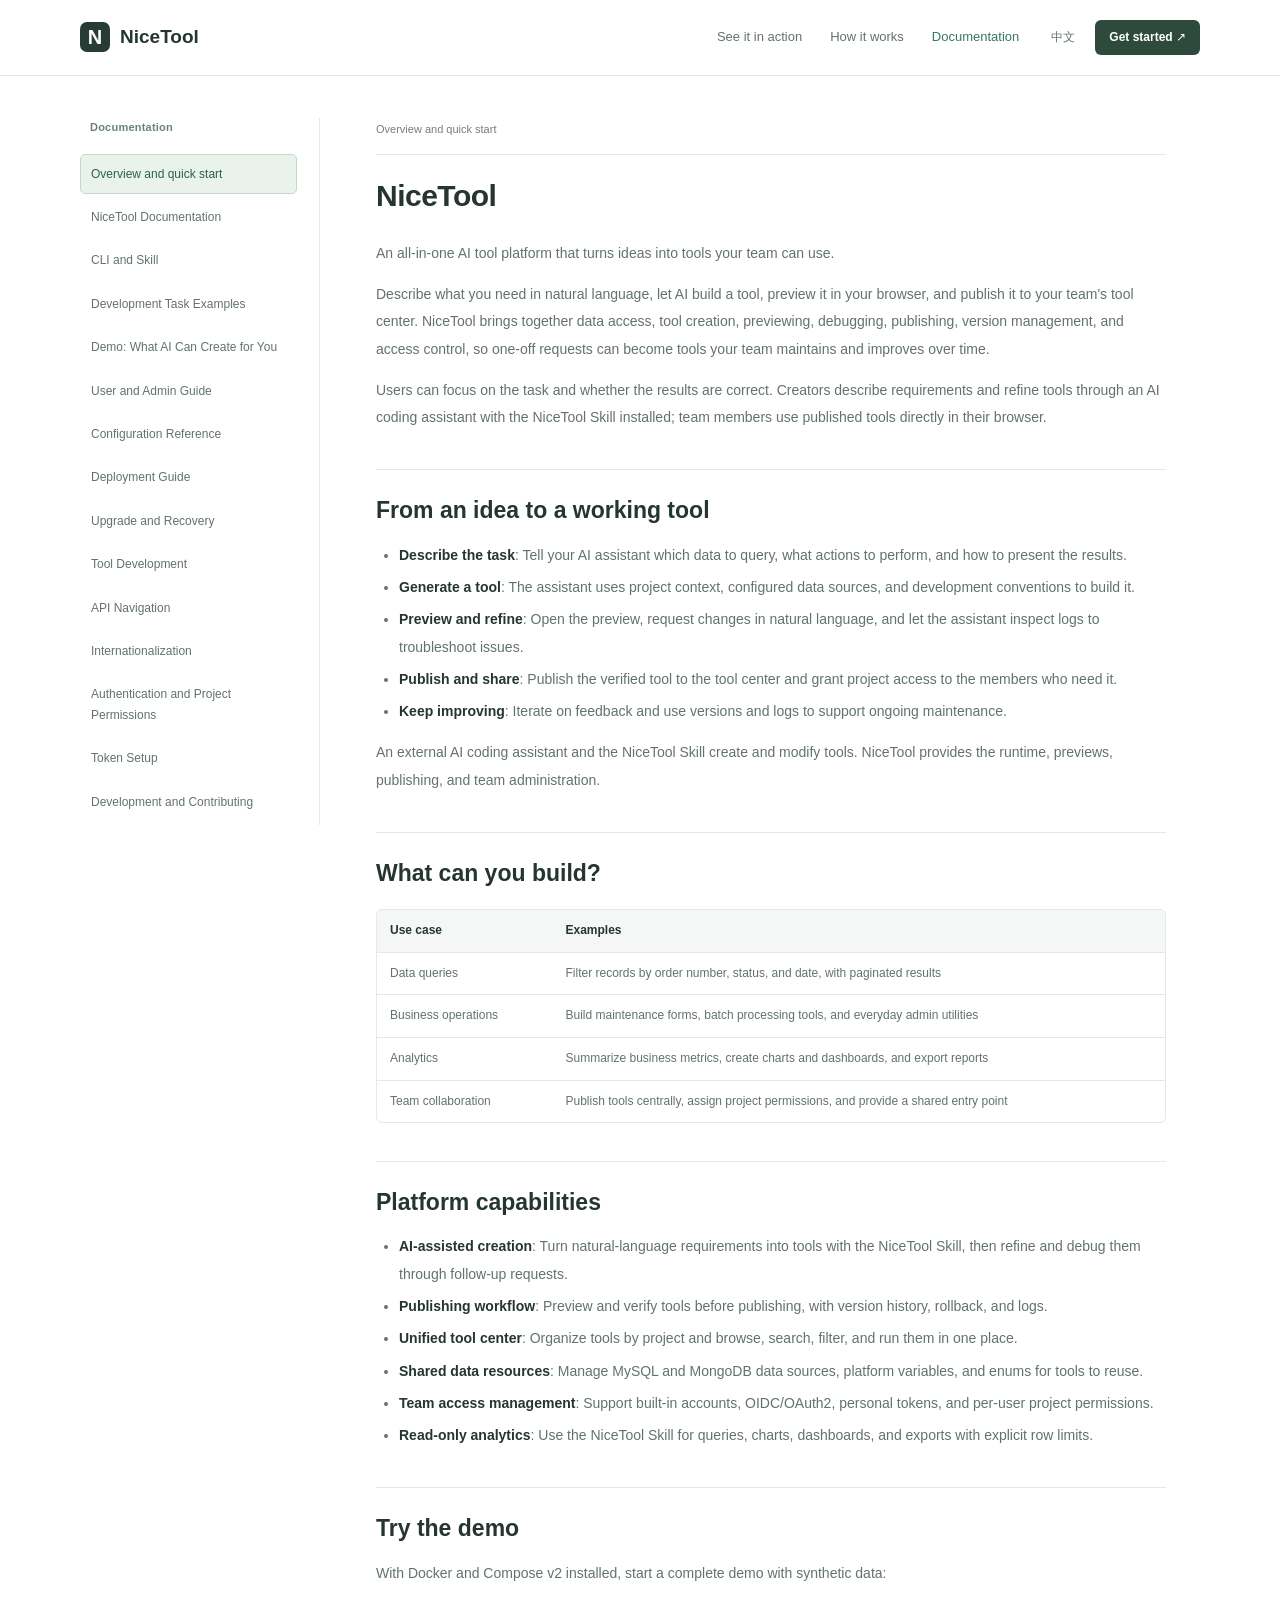
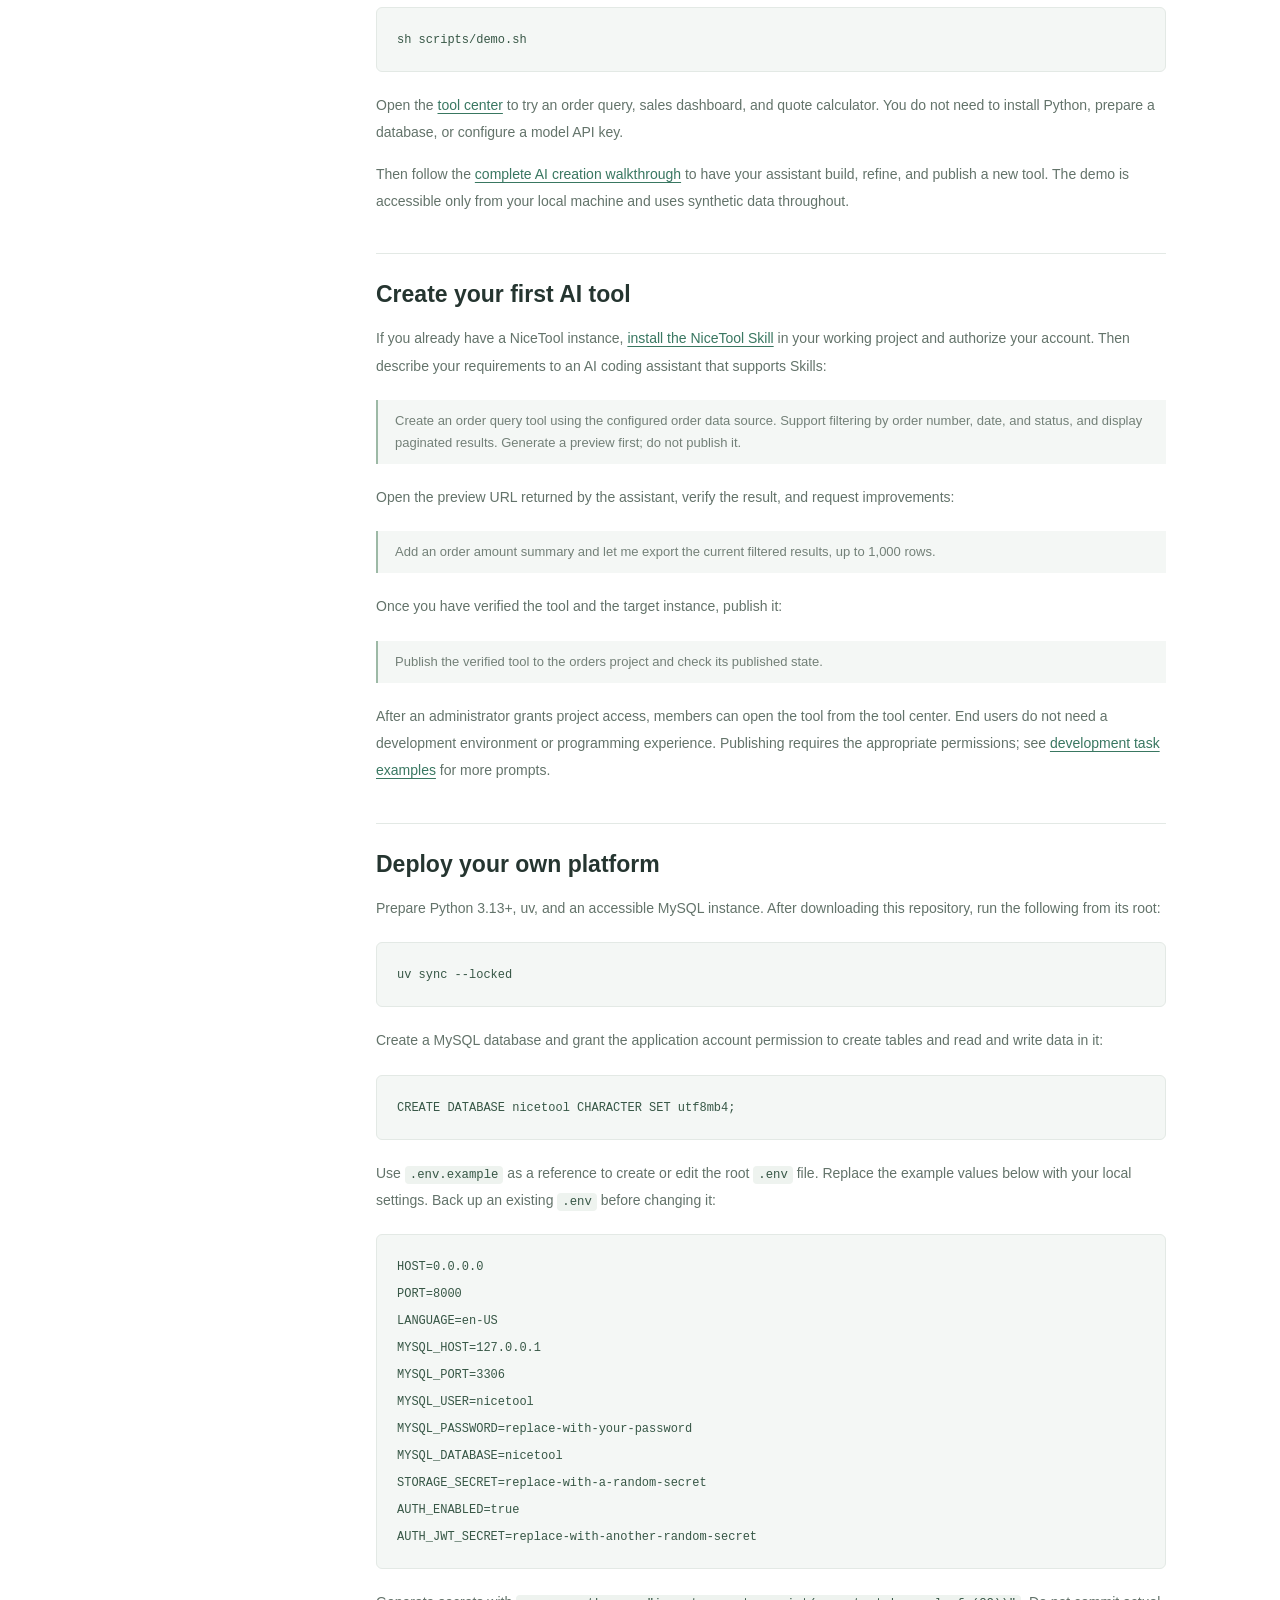
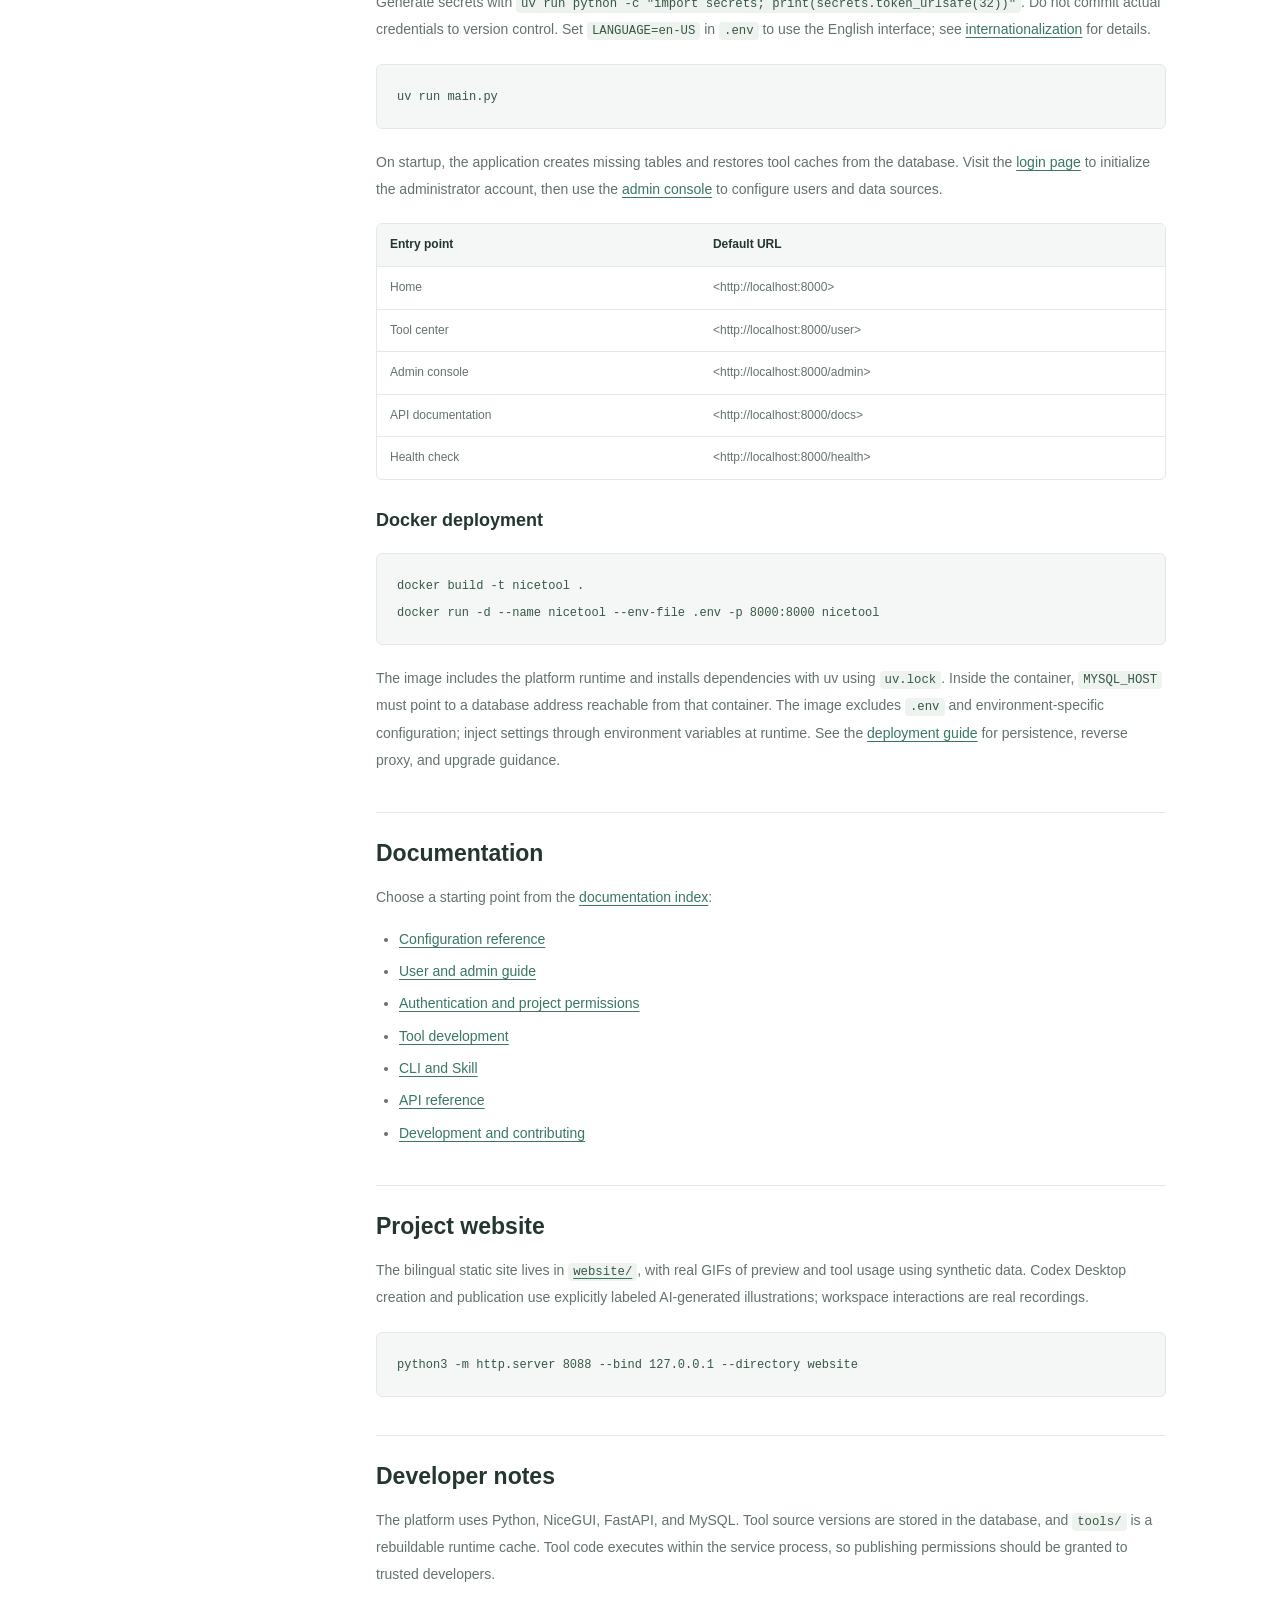
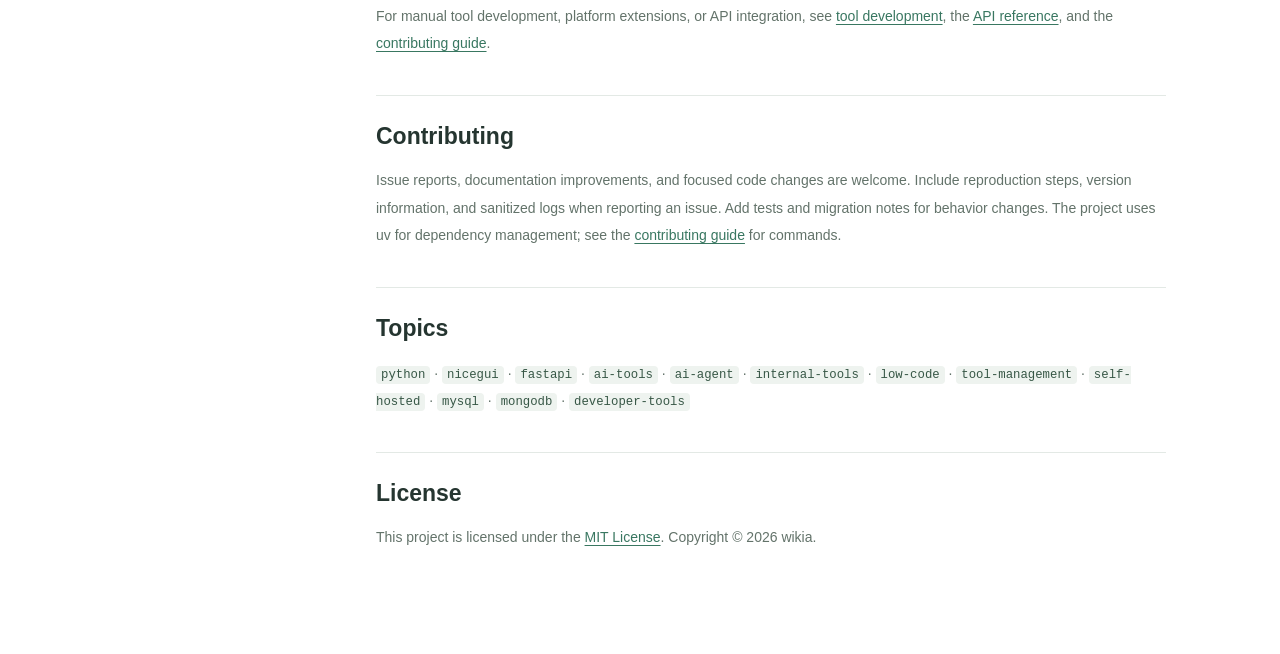
==== website/docs.html @ fba34d60 "Refresh website demos and align current bilingual documentation" ====
<!doctype html>
<html lang="zh-CN">
  <head>
    <meta charset="utf-8" />
    <meta name="viewport" content="width=device-width, initial-scale=1" />
    <title>使用文档 — NiceTool</title>
    <meta name="description" content="NiceTool 使用文档：快速开始、工具开发、配置与部署指南。" />
    <meta name="theme-color" content="#f4f7f5" />
    <link rel="icon" href="assets/favicon.svg" type="image/svg+xml" />
    <link rel="stylesheet" href="styles.css?v=20261026-docs-v1" />
    <link rel="stylesheet" href="docs.css?v=20261026-docs-v1" />
  </head>
  <body>
    <a class="skip-link" href="#content" data-i18n="skip">跳至内容</a>
    <header class="site-header">
      <nav class="nav inner" aria-label="Main navigation">
        <a class="brand" href="index.html" aria-label="NiceTool home"><span class="brand-mark">N</span>NiceTool</a>
        <div class="nav-links" id="nav-links"><a href="index.html#demos" data-i18n="nav.demos">流程演示</a><a href="index.html#workflow" data-i18n="nav.workflow">如何工作</a><a href="docs.html" aria-current="page" data-i18n="nav.docs">使用文档</a></div>
        <div class="nav-actions"><button class="language-switch" type="button" data-language-toggle aria-label="Switch to English">EN</button><a class="button button-small" href="#demo" data-i18n="nav.start">开始体验 ↗</a><button class="menu-toggle" type="button" aria-label="Menu" aria-expanded="false" aria-controls="nav-links">☰</button></div>
      </nav>
    </header>
    <main class="inner docs-layout">
      <aside class="docs-directory" aria-label="文档目录">
        <button class="directory-toggle" type="button" aria-controls="doc-list" aria-expanded="false"><span data-i18n="directory">文档目录</span><span aria-hidden="true">⌄</span></button>
        <div class="sidebar" id="doc-list">
          <p class="eyebrow" data-i18n="directory">文档目录</p>
        <button class="doc-link active" data-doc="project"><span data-doc-title="project">项目介绍与快速开始</span></button>
        <button class="doc-link" data-doc="README"><span data-doc-title="README">NiceTool 文档</span></button>
        <button class="doc-link" data-doc="nicetool-skill"><span data-doc-title="nicetool-skill">CLI 与 Skill</span></button>
        <button class="doc-link" data-doc="nicetool-skill-usage"><span data-doc-title="nicetool-skill-usage">开发任务示例</span></button>
        <button class="doc-link" data-doc="demo"><span data-doc-title="demo">先体验：AI 可以帮你创建什么</span></button>
        <button class="doc-link" data-doc="user-guide"><span data-doc-title="user-guide">用户与管理员指南</span></button>
        <button class="doc-link" data-doc="configuration"><span data-doc-title="configuration">配置参考</span></button>
        <button class="doc-link" data-doc="deployment"><span data-doc-title="deployment">部署指南</span></button>
        <button class="doc-link" data-doc="upgrading"><span data-doc-title="upgrading">升级与恢复</span></button>
        <button class="doc-link" data-doc="tool-development"><span data-doc-title="tool-development">工具开发</span></button>
        <button class="doc-link" data-doc="api"><span data-doc-title="api">API 导航</span></button>
        <button class="doc-link" data-doc="internationalization"><span data-doc-title="internationalization">国际化</span></button>
        <button class="doc-link" data-doc="oauth2-auth"><span data-doc-title="oauth2-auth">认证与项目权限</span></button>
        <button class="doc-link" data-doc="nicetool-token-setup"><span data-doc-title="nicetool-token-setup">Token 配置</span></button>
        <button class="doc-link" data-doc="contributing"><span data-doc-title="contributing">开发与贡献</span></button>
        </div>
      </aside>
      <article class="viewer">
        <div class="toolbar"><span id="doc-title">项目介绍与快速开始</span></div>
        <div id="content" tabindex="-1"></div>
      </article>
    </main>

    <script type="text/markdown" id="doc-zh-CN-project">
# NiceTool



一站式 AI 工具平台，让想法成为团队可用的工具。

用自然语言描述需求，让 AI 创建工具，在浏览器中预览验证，再发布到团队的工具中心。NiceTool 将数据接入、工具生成、预览调试、发布共享、版本管理和访问授权串成完整流程，让工具从一次性的需求变成可以持续使用和改进的团队资源。

使用者只需关注要解决什么问题、结果是否正确，无需了解工具的底层语言。创建者通过接入 NiceTool Skill 的 AI 编程助手描述需求、调整功能；团队成员通过浏览器直接使用已发布的工具。

## 从需求到可用工具

1. **描述需求**：告诉 AI 需要查询哪些数据、完成什么操作、如何展示结果。
2. **生成工具**：AI 结合项目上下文、已配置的数据源和开发规范创建工具。
3. **预览调整**：打开预览页面验证效果，继续用自然语言提出修改；AI 可读取日志排查问题。
4. **发布共享**：确认结果后发布到工具中心，为需要的成员分配项目访问权限。
5. **持续改进**：根据反馈迭代工具，通过版本和日志管理后续维护。

AI 创建和修改工具通过外部 AI 编程助手与 Skill 完成；NiceTool 提供工具运行、预览、发布及团队管理服务。

## 可以用 NiceTool 做什么

| 场景 | 示例 |
| --- | --- |
| 数据查询 | 按订单号、状态和日期筛选记录，查看分页明细 |
| 业务操作 | 创建信息维护表单、批量处理和日常管理工具 |
| 统计分析 | 汇总业务指标，生成趋势图、分析面板和导出报表 |
| 团队协作 | 集中发布工具，按项目授权，让成员通过统一入口使用 |

## 平台能力

- **AI 驱动创建**：通过 NiceTool Skill 将自然语言需求转化为工具，支持连续修改和调试。
- **完整发布流程**：从预览验证到正式发布，提供版本记录、回滚和日志查看。
- **统一工具中心**：按项目组织工具，支持浏览、搜索、筛选和直接运行。
- **共享数据能力**：集中管理 MySQL、MongoDB 数据源、平台变量和枚举，供工具复用。
- **团队访问管理**：支持内置账号、OIDC/OAuth2、个人 Token 和用户项目授权。
- **只读分析能力**：NiceTool Skill 支持数据查询、图表、仪表盘及有数量上限的导出。

## 一键体验

只需 Docker 和 Compose v2，即可启动包含合成数据的完整演示：

```bash
sh scripts/demo.sh
```

打开 [工具中心](http://localhost:8000/user)，体验订单查询、销售看板和报价计算器。无需安装 Python、准备数据库或配置模型密钥。

接着按[完整 AI 创建示例](#demo)让你的 AI 助手创建新工具、根据反馈修改并发布。演示仅允许本机访问，全部数据均为合成数据。

## 创建你的第一个 AI 工具

已有 NiceTool 实例时，先在工作项目中[安装 NiceTool Skill](#nicetool-skill)并完成账号授权，再向支持 Skill 的 AI 编程助手描述需求：

> 创建一个订单查询工具，使用已配置的订单数据源，支持按订单号、日期和状态筛选，分页展示结果。先生成预览，不发布。

打开 AI 返回的预览地址，验证后继续调整：

> 增加订单金额汇总，并支持导出当前筛选结果，最多导出 1000 条。

确认效果和目标实例后发布：

> 将已验证的工具发布到订单项目，并核对正式状态。

管理员为成员分配项目访问权限后，成员即可从工具中心打开使用。普通使用者无需安装开发环境，也无需编写代码。发布需要相应权限；更多示例见[开发任务示例](#nicetool-skill-usage)。

## 部署自己的平台

准备 Python 3.13+、uv 和一个可访问的 MySQL 实例。下载本仓库后，在仓库根目录执行：

```bash
uv sync --locked
```

先在 MySQL 中创建数据库，为应用账号授予该数据库的建表和读写权限：

```sql
CREATE DATABASE nicetool CHARACTER SET utf8mb4;
```

参考 `.env.example` 创建或编辑根目录 `.env`，将以下示例值替换为本地配置；已有 `.env` 时先备份，不直接覆盖：

```dotenv
HOST=0.0.0.0
PORT=8000
MYSQL_HOST=127.0.0.1
MYSQL_PORT=3306
MYSQL_USER=nicetool
MYSQL_PASSWORD=replace-with-your-password
MYSQL_DATABASE=nicetool
STORAGE_SECRET=replace-with-a-random-secret
AUTH_ENABLED=true
AUTH_JWT_SECRET=replace-with-another-random-secret
```

可用 `uv run python -c "import secrets; print(secrets.token_urlsafe(32))"` 生成密钥。不要将实际凭据提交到版本控制。

```bash
uv run main.py
```

启动时创建缺失的数据表，并从数据库恢复工具缓存。访问 [登录页](http://localhost:8000/auth/login)初始化管理员，再进入[管理后台](http://localhost:8000/admin)配置用户和数据源。

| 入口 | 默认地址 |
| --- | --- |
| 首页 | <http://localhost:8000> |
| 工具中心 | <http://localhost:8000/user> |
| 管理后台 | <http://localhost:8000/admin> |
| API 文档 | <http://localhost:8000/docs> |
| 健康检查 | <http://localhost:8000/health> |

### Docker 部署

```bash
docker build -t nicetool .
docker run -d --name nicetool --env-file .env -p 8000:8000 nicetool
```

镜像包含平台运行环境，通过 uv 按 `uv.lock` 安装依赖。容器内的 `MYSQL_HOST` 必须指向容器可访问的数据库地址。镜像排除 `.env` 和环境专用配置，运行时通过环境变量注入。持久化、反向代理及升级说明见[部署指南](#deployment)。

## 文档

从[文档索引](#README)选择你的使用路径：

- [配置参考](#configuration)
- [用户与管理员指南](#user-guide)
- [认证与项目权限](#oauth2-auth)
- [工具开发](#tool-development)
- [CLI 与 Skill](#nicetool-skill)
- [API 导航](#api)
- [开发与贡献](#contributing)

## 项目网站

双语静态官网位于 [`website/`](#project)，包含预览与工具使用的真实 GIF 演示。仅使用合成数据；Codex Desktop 的创建与发布采用 AI 生成流程示意，工作台操作为真实录制。

```bash
python3 -m http.server 8088 --bind 127.0.0.1 --directory website
```

## 开发者说明

平台底层采用 Python、NiceGUI、FastAPI 和 MySQL。工具源码版本保存在数据库中，`tools/` 是可重建的运行缓存；工具代码在服务进程内执行，因此发布权限应授予可信开发者。

需要手工开发工具、扩展平台或集成 API 时，请参阅[工具开发](#tool-development)、[API 导航](#api)和[贡献指南](#contributing)。

## 参与贡献

欢迎提交问题报告、文档改进和聚焦的代码修改。报告问题时提供复现步骤、版本和脱敏日志；行为变更请附测试及迁移说明。项目使用 uv 管理依赖，具体命令见[贡献指南](#contributing)。

## 项目标签

`python` · `nicegui` · `fastapi` · `ai-tools` · `ai-agent` · `internal-tools` · `low-code` · `tool-management` · `self-hosted` · `mysql` · `mongodb` · `developer-tools`

## 许可证

本项目采用 [MIT 许可证](LICENSE)。Copyright © 2026 wikia。

    </script>

    <script type="text/markdown" id="doc-zh-CN-README">
# NiceTool 文档

本文档描述当前仓库实现。示例使用本机地址或 `example.com`，不依赖特定组织的部署环境。

## 部署和使用

首次体验从[一键演示与 AI 创建教程](#demo)开始。升级现有实例见[升级与恢复](#upgrading)。

| 目标 | 文档 |
| --- | --- |
| 安装并运行 | [README](#project) |
| 容器、反向代理、升级和备份 | [部署指南](#deployment) |
| 界面语言与翻译扩展 | [国际化](#internationalization) |
| 配置环境变量 | [配置参考](#configuration) |
| 浏览工具、管理用户和数据源 | [用户指南](#user-guide) |
| 登录、Token 与项目访问授权 | [认证与权限](#oauth2-auth) · [Token 配置](#nicetool-token-setup) |

## 开发和集成

| 目标 | 文档 |
| --- | --- |
| 编写 Python 工具 | [工具开发](#tool-development) |
| 安装 Skill、使用 CLI | [CLI 与 Skill](#nicetool-skill) |
| 给开发助手描述任务 | [任务示例](#nicetool-skill-usage) |
| 创建只读统计和图表 | [CLI 与 Skill](#nicetool-skill) |
| 调用 HTTP 接口 | [API 导航](#api) |
| 修改平台并贡献代码 | [贡献指南](#contributing) |

`plans/` 保存历史设计记录，不作为当前配置或接口契约，也不再收录到网站使用文档目录。实际行为以源码和运行实例的 OpenAPI 文档为准。

    </script>

    <script type="text/markdown" id="doc-zh-CN-nicetool-skill">
# CLI 与 Skill

[返回文档索引](#README)

CLI 位于 `plugins/nicetool/skills/nicetool/scripts/tool-cli.py`。本仓库使用 `uv run python` 执行；Skill 正式源位于 `plugins/nicetool/skills/nicetool`，项目内 `.agents/skills/nicetool` 是符号链接。

## 从实例安装 Skill

先由管理员在环境管理中设置启用环境及默认环境。确认实例可信后，在目标项目目录执行：

```bash
curl -fsSL https://tools.example.com/api/install.sh | sh
```

安装脚本下载 Skill、初始化客户端配置，并打开浏览器请求授权。默认可交互选择安装到当前项目或全局目录；无交互环境使用 `--local` 或 `--global`。参数 `--target /path/to/project` 指定项目；`--force` 替换已有 Skill；`--skip-auth` 跳过浏览器授权。已有客户端配置保留。

```bash
# 安装到当前项目
curl -fsSL https://tools.example.com/api/install.sh | sh -s -- --local

# 安装到用户级全局目录
curl -fsSL https://tools.example.com/api/install.sh | sh -s -- --global
```

```bash
curl -fsSL https://tools.example.com/api/install.sh   | sh -s -- --target /path/to/project --skip-auth
```

也可手动复制完整的 `plugins/nicetool/skills/nicetool` 目录到 Agent 支持的 Skill 搜索目录。保留其中的脚本和参考资料，不要只复制 `SKILL.md`。

## 连接实例

直接使用仓库中的 CLI：

```bash
export NICETOOL_TOKEN='replace-with-your-token'
uv run python plugins/nicetool/skills/nicetool/scripts/tool-cli.py   --server http://localhost:8000 list
```

已安装到目标项目时，将脚本路径换为 `.agents/skills/nicetool/scripts/tool-cli.py`。

多实例可执行 `/api/init.sh` 初始化配置，然后通过 `--env <名称>` 选择环境，或用 `--config <路径>` 指定 TOML。环境名称、URL、`token_env` 来自后台环境管理，不固定为 test/prod。

## 开发流程

以下命令在仓库根目录执行。远端操作复用同一 Server 地址；启用认证时需要先配置 Token。

```bash
# 只创建本地文件
uv run python plugins/nicetool/skills/nicetool/scripts/tool-cli.py create demo hello

# 创建固定预览
uv run python plugins/nicetool/skills/nicetool/scripts/tool-cli.py   --server http://localhost:8000 preview demo hello --file tools/demo/hello.py

# 查看预览日志
uv run python plugins/nicetool/skills/nicetool/scripts/tool-cli.py   --server http://localhost:8000 prelog demo hello

# 上传并发布正式版本
uv run python plugins/nicetool/skills/nicetool/scripts/tool-cli.py   --server http://localhost:8000 publish demo hello --file tools/demo/hello.py

# 查询正式状态
uv run python plugins/nicetool/skills/nicetool/scripts/tool-cli.py   --server http://localhost:8000 status demo hello
```

发布需要相应操作权限。`create` 不调用服务端；`preview` 不更新正式版本，但会执行工具代码；`publish` 写入正式源码版本。

## 常用命令

| 命令 | 用途 |
| --- | --- |
| `list` / `projects` | 列出可访问的工具或项目 |
| `get <project> <name>` | 读取工具详情 |
| `create <project> <name>` | 本地生成工具 |
| `preview --file <path>` | 临时预览 |
| `publish <project> <name> --file <path>` | 上传并发布 |
| `status <project> <name>` | 正式状态 |
| `toollog` / `prelog` | 正式日志 / 预览日志 |
| `databases` / `variables` | 查看可用配置元信息 |
| `delete <project> <name>` | 删除正式工具 |

全局参数放在子命令前。完整参数通过 `--help` 或 `<命令> --help` 查看。删除和发布前确认实例、项目及文件名；Agent 的操作还应遵守所安装 Skill 的授权规则。

    </script>

    <script type="text/markdown" id="doc-zh-CN-nicetool-skill-usage">
# 开发任务示例

[返回文档索引](#README)

先完成[Skill 安装和实例连接](#nicetool-skill)，再向开发助手说明数据源、输入条件、结果字段和操作范围。以下项目名均为示例。

## 查询工具

> 在 demo 项目创建订单查询工具。按订单号和日期筛选，使用已登记的数据源，分页显示结果。先生成本地文件，不发布。

## 修改工具

> 读取 demo/order_query 当前源码，增加状态筛选。复用已有枚举，保留分页。修改后预览并检查日志。

## 预览排错

> demo/order_query 的预览页面报错。读取对应预览日志，定位原因，修复后重新预览。

## 发布

> 将已验证的本地 tools/demo/order_query.py 发布到指定实例的 demo/order_query，并核对正式状态。

发布前明确实例地址或命名环境。使用普通用户账号时，先确认具备发布权限。

## 分析面板

> 使用 NiceTool Skill 创建月度订单数量和金额趋势面板，支持日期范围、分页明细和有数量上限的 Excel 导出。

只读分析与业务写操作均使用 NiceTool Skill。写操作需要明确字段校验、确认交互、事务和失败处理。

    </script>

    <script type="text/markdown" id="doc-zh-CN-demo">
# 先体验：AI 可以帮你创建什么

只需 Docker 和 Compose v2，不需要安装 Python、准备数据库或配置模型密钥。先体验三个成品工具，再让你使用的 AI 助手继续修改。

## 一键启动

在仓库根目录执行：

```bash
sh scripts/demo.sh
```

英文界面请在 `.env` 文件中设置 `LANGUAGE=en-US`，再运行 `sh scripts/demo.sh`。

首次启动需要网络下载镜像与依赖。脚本等待数据库和平台就绪后，输出工具中心地址：

[打开演示工具中心](http://localhost:8000/user)

端口被占用时：

```bash
DEMO_PORT=8080 sh scripts/demo.sh
```

演示独立使用 `nicetool_demo` 数据库和 Docker 卷；`.env` 中的语言配置用于界面，数据库连接和认证使用固定的演示配置。默认关闭登录，只绑定 `127.0.0.1`。它用于本机体验，不是正式部署配置，也不适合通过代理暴露到公网。

## 三个可直接使用的工具

| 工具 | 试一试 | 应看到的结果 |
| --- | --- | --- |
| [订单查询](http://localhost:8000/user/tools/demo/order_query) | 输入 `DEMO-001` 后查询 | 一条示例客户订单；支持分页与 CSV 导出 |
| [销售看板](http://localhost:8000/user/tools/demo/sales_dashboard) | 查看指标及六个月趋势 | 60 条订单、20 条已完成订单；销售额只统计已完成订单 |
| [报价计算器](http://localhost:8000/user/tools/demo/quote_calculator) | 数量 10、单价 99、折扣 10% | 报价 891.00 元；不保存任何业务数据 |

全部订单为固定合成数据，来源是 `examples/demo/orders.csv`。无需连接真实业务系统。三个工具是预置示例，不表示平台已在后台调用模型生成；修改和生成需要你的外部 AI 助手。

## 让 AI 修改一个工具

在支持项目 Skill 的 AI 编程助手中打开本仓库。仓库已经包含 NiceTool Skill；若工具未自动发现它，可明确要求读取 `plugins/nicetool/skills/nicetool/SKILL.md`。

给 AI 以下任务：

> 使用 NiceTool Skill，基于当前演示项目创建一个新工具 demo/order_analysis。参考 examples/demo/tools/order_query.py，读取 examples/demo/orders.csv，支持订单状态筛选，显示订单数量和已完成订单金额。不要修改现有三个演示工具。目标实例是 http://localhost:8000，先预览，不发布。

业务口径见 [演示数据说明](#project)。若使用了其他端口，请同步替换任务中的实例地址。

验证预览后继续：

> 增加按月汇总图表。金额只统计已完成订单，取消订单不计入，保留无订单月份的展示。修改后重新预览，并说明你验证了哪些输入和结果。

确认结果后发布：

> 将这次已验证的候选源码发布到本机演示实例的 demo/order_analysis，并核对正式页面和版本。

演示实例关闭鉴权，不需要个人 Token，也不需要浏览器授权。若要把 Skill 安装到另一个业务项目，安装时使用 `--skip-auth`；这些示例依赖本仓库的 `examples.demo.data`，因此本教程应在当前仓库内完成。

## 停止、重启和重置

停止并保留数据库和修改：

```bash
docker compose --env-file /dev/null -f compose.demo.yaml down
```

再次运行 `sh scripts/demo.sh` 即可启动。初始化会创建缺失的示例工具；源码与预置文件不同时会写入新版本，因此重新启动可能覆盖你对三个预置工具的修改。源码相同则跳过。请使用新工具名保存自己的改动；已删除的预置示例会在下次启动时重新创建。默认客户端环境仅在列表为空时创建，已有配置保留。

完全删除演示数据库、工具修改、日志及预览，再从头体验：

```bash
# 破坏性操作，仅在确定不要现有演示内容时执行。
docker compose --env-file /dev/null -f compose.demo.yaml down --volumes
sh scripts/demo.sh
```

## 排查启动问题

```bash
docker compose --env-file /dev/null -f compose.demo.yaml ps
docker compose --env-file /dev/null -f compose.demo.yaml logs --tail 80 app db
```

本机有 Python 时，可运行脱敏诊断：

```bash
python3 scripts/doctor.py --server http://localhost:8000
```

成功退出码为 0，检查失败为 1。诊断不读取 `.env`，不输出 Token、数据库密码或 HTTP 响应正文。健康接口仅表示 HTTP 服务存活，不能替代数据库与工具功能验收。

正式使用请阅读[部署指南](#deployment)，从 `.env.example` 配置自己的数据库和登录密钥。

    </script>

    <script type="text/markdown" id="doc-zh-CN-user-guide">
# 用户与管理员指南

[返回文档索引](#README)

## 首次登录

启用 `AUTH_ENABLED=true` 后，访问 `/auth/login`。没有本地密码账号时，页面提供管理员初始化；初始化完成后，其他本地账号由管理员创建。使用临时密码登录的用户需要先修改密码。

## 使用工具

在 `/user` 按项目、标签或关键词查找工具。普通用户只能看到获授权的项目；管理员不受项目范围限制。点击工具进入 `/user/tools/{project}/{name}`。

看不到工具时，先确认工具已发布，再请管理员检查你的项目授权。预览成功不代表已经发布。

## 管理后台

`/admin` 提供以下入口：

| 入口 | 用途 |
| --- | --- |
| 用户管理 | 创建账号、禁用账号、重置密码和分配项目访问权限 |
| 工具管理 | 查看工具、源码及版本，执行有权限的管理操作 |
| 数据源管理 | 配置 MySQL/MongoDB 连接并测试连接 |
| 枚举管理 | 管理供工具使用的枚举 |
| 变量管理 | 配置工具读取的字符串 Key-Value |
| NiceTool 环境管理 | 为 CLI/安装脚本登记实例 URL、Token 环境变量名和默认环境 |
| 预览日志 | 查看预览列表及运行日志 |

环境管理不创建 Server 实例，也不修改服务的 `.env`。要生成客户端初始化配置，需要至少一个启用环境，并指定一个默认环境。

## 发布流程

开发者先在本地编写工具，通过预览验证，再由有权限的账号正式发布。数据库保存发布版本，工具中心使用正式版本。项目授权决定普通用户能访问哪些项目，不赋予发布、删除或回滚权限。

## Token

右上角用户菜单提供个人 Token 管理。完整 Token 只显示一次，丢失后重新生成；不再使用时撤销。配置方法见[Token 指南](#nicetool-token-setup)。

## 常见问题

- **401**：浏览器会话或 CLI Token 无效、过期，重新登录或生成 Token。
- **403**：检查账号是否禁用、是否需要修改临时密码，以及项目授权和操作权限。
- **工具缺少入口**：工具必须定义顶层同步或异步 `main()`。
- **数据源连接失败**：从服务所在主机或容器检查地址、网络和数据库权限。
- **安装脚本返回 503**：检查后台是否配置了启用的默认环境，Skill 分发文件是否完整。

管理员可结合 `logs/app.log`、`logs/error.log`、`logs/tools/{project}/{tool}/tool.log` 和预览日志定位问题。分享日志前移除凭据与业务数据。

    </script>

    <script type="text/markdown" id="doc-zh-CN-configuration">
# 配置参考

[返回文档索引](#README)

配置由 `core/settings.py` 的 Pydantic Settings 读取，环境变量名不区分大小写。进程环境变量优先于 dotenv 文件；修改启动配置后需要重启服务。

## 配置文件选择

- 设置 `ENV_FILE` 时，读取指定文件；支持逗号分隔的多个路径，后面的文件覆盖前面的值。
- 未设置 `ENV_FILE` 时，先读取 `.env`，再读取 `.env.${ENV_TYPE}`。
- `ENV_TYPE` 默认 `prod`，仅接受 `dev`、`uat`、`prod`；对应文件不存在时不会自动生成。
- 仓库仍保留 `.env.dev`。若只想加载 `.env`，使用 `ENV_FILE=.env uv run main.py`。

不要将 Server 的 `ENV_TYPE` 与 CLI 的 `--env` 混淆：前者选择服务启动配置，后者选择远端实例。

## 服务与数据库

| 变量 | 默认值 | 说明 |
| --- | --- | --- |
| `HOST` | `0.0.0.0` | 监听地址 |
| `PORT` | `8000` | 监听端口 |
| `PROJECT_PATH` | 空 | URL 挂载前缀，例如 `/nicetool` |
| `LANGUAGE` | `zh-CN` | 在 `.env` 配置的全局界面语言，支持 `zh-CN` / `en-US`；修改后重启生效 |
| `STORAGE_SECRET` | 内置开发值 | 会话存储密钥，部署时替换 |
| `LOG_LEVEL` | `INFO` | 日志级别 |
| `TOOLS_DIR` | `./tools` | 可重建的工具运行缓存目录 |
| `MYSQL_HOST` | `localhost` | 平台数据库主机 |
| `MYSQL_PORT` | `3306` | 平台数据库端口 |
| `MYSQL_USER` | `root` | 数据库用户 |
| `MYSQL_PASSWORD` | 空 | 数据库密码 |
| `MYSQL_DATABASE` | `nicetool` | 已创建的数据库名 |
| `MYSQL_CHARSET` | `utf8mb4` | 连接字符集 |
| `MYSQL_POOL_SIZE` | `10` | 常驻连接池大小 |
| `MYSQL_MAX_OVERFLOW` | `20` | 额外连接数上限 |
| `MYSQL_POOL_TIMEOUT` | `30` | 等待连接的超时秒数 |
| `MYSQL_POOL_RECYCLE` | `3600` | 连接回收周期秒数 |
| `REQUEST_TIMEOUT` | `30` | 认证 HTTP 请求超时秒数 |

平台 MySQL 保存工具版本、账号和管理配置。工具访问的业务数据源在管理后台单独配置，不通过这些 `MYSQL_*` 变量选择。

## 登录

`AUTH_ENABLED` 默认 `false`。启用后配置 `AUTH_JWT_SECRET`；HTTPS 部署设置 `AUTH_REQUIRE_HTTPS_COOKIE=true`。完整配置见[认证与权限](#oauth2-auth)。

## 样式与配置入口

平台使用 `core/styles.py` 的固定样式，没有主题切换和通用设置保存页面。服务配置通过环境变量管理；数据源、变量、枚举和客户端环境通过各自的后台页面管理。

    </script>

    <script type="text/markdown" id="doc-zh-CN-deployment">
# 部署指南

[返回文档索引](#README)

## 本地运行

按照[快速开始](#project)准备 Python 3.13+、uv 和 MySQL。执行 `uv sync --locked` 安装锁定依赖，再执行 `uv run main.py`。MySQL 数据库需预先创建；启动建表只创建缺失的表，不负责变更已有表的列或索引。

## Docker

仓库的 `Dockerfile` 构建包含源码的应用镜像，使用 uv 安装锁定依赖到 `/opt/venv`，通过该环境的 Python 启动服务。

```bash
docker build -t nicetool .
docker run -d --name nicetool   --env-file .env   -p 8000:8000   -v nicetool-logs:/app/logs   -v nicetool-previews:/tmp/nicegui_client_tools   nicetool
```

`.dockerignore` 排除 `.env`、`.env.*` 中的真实配置，仅保留 `.env.example`。运行时使用 `--env-file` 或部署平台的环境变量配置。镜像健康检查使用配置的端口和挂载前缀访问 `/health`。

容器内 `localhost` 指向容器自身。数据库在其他容器时，使用同一 Docker 网络中的服务名；在宿主机时，使用该运行环境支持的宿主机地址。不要直接沿用本机开发的 `MYSQL_HOST=127.0.0.1`。

```bash
docker logs -f nicetool
docker stop nicetool
```

## 数据持久化

| 内容 | 位置 | 恢复方式 |
| --- | --- | --- |
| 工具源码与版本、用户、平台配置 | MySQL | 数据库备份恢复 |
| 正式工具运行文件 | `TOOLS_DIR` | 启动时从数据库恢复 |
| 预览代码与日志 | `/tmp/nicegui_client_tools` | 重新预览或挂载卷 |
| 应用及正式工具日志 | `logs/` | 挂载卷或外部日志系统 |

只备份 `tools/` 不足以恢复平台。应备份 MySQL，并单独保存运行配置及密钥。

## 反向代理与子路径

设置 `PROJECT_PATH=/nicetool` 后，页面、API 和登录回调都包含此前缀。反向代理应保留前缀、支持 WebSocket，并传递正确的外部协议与主机信息。OIDC/OAuth2 的回调地址应与外部 URL 一致，例如 `https://tools.example.com/nicetool/auth/callback`。

HTTPS 部署启用 `AUTH_REQUIRE_HTTPS_COOKIE=true`；本机 HTTP 开发保持 `false`。配置独立的 `STORAGE_SECRET` 和 `AUTH_JWT_SECRET`，再开放受保护入口。

## 升级

1. 备份数据库与运行配置，记录当前代码提交或镜像版本。
2. 检查 `models/`、`scripts/init.sql` 和发布变更，评估已有表的迁移需求。
3. 用新的 `uv.lock` 安装依赖或重建镜像。
4. 停止旧实例，应用经过验证的数据库变更，再启动新实例。
5. 检查 `/health`，并验证登录、工具预览和已发布工具。

`scripts/init.sql` 是完整建表脚本，不是增量迁移工具。回滚涉及数据库结构时，需要与备份配套，不能仅切换代码。

## 已知部署边界

工具模块在服务进程内导入执行，不是沙箱；只允许可信开发者发布。预览文件及运行缓存依赖本地文件系统，多实例部署需要额外设计共享存储和请求路由。

首次体验见[一键演示](#demo)，详细升级步骤见[升级与恢复](#upgrading)。

    </script>

    <script type="text/markdown" id="doc-zh-CN-upgrading">
# 升级与恢复

[返回文档索引](#README)

## 演示环境

更新代码后重新执行 `sh scripts/demo.sh`。数据库卷保留，但演示初始化会将内容不同的预置工具写为新版本，可能覆盖你对这三个工具的修改。请将自定义改动保存为其他工具名。重置会删除演示环境中的全部修改，命令见[演示指南](#demo)。

## 当前开发契约

项目尚未上线，接口调整直接同步服务端、CLI、Skill 和文档，不保留旧行为兼容入口。发布必须上传源码，工具名称严格校验；详见 [API 导航](#api)。

## 正式部署

1. 记录当前代码提交与镜像版本，备份 MySQL 和运行配置。
2. 对比新旧 `models/` 与 `scripts/init.sql`。建表脚本不是增量迁移工具；启动的 `create_tables()` 不会为已有表自动修改列和索引。
3. 在隔离数据库上验证所需的结构迁移和数据恢复。
4. 使用新的 `uv.lock` 重建镜像，明确注入正式配置。
5. 停止旧实例，执行已经验证的迁移，启动新实例。
6. 验证登录、项目权限、工具预览、发布、运行及日志。

HTTP `/health` 返回 `OK` 只是存活检查。还应实际运行一个使用数据源的工具。

## 回滚

如果仅更换了应用代码，可切回记录的镜像。涉及不兼容数据库变更时，需恢复配套数据库备份，不能只回滚代码。工具版本回滚只恢复工具源码，不撤销工具已经产生的业务数据写入。

## 诊断与反馈

可先运行 `python3 scripts/doctor.py --server <实例地址>`。提交问题时附上提交版本、部署方式、诊断输出、复现步骤和脱敏日志，不要附上真实 `.env`、Token 或数据库备份。

    </script>

    <script type="text/markdown" id="doc-zh-CN-tool-development">
# 工具开发

[返回文档索引](#README)

## 文件与入口

工具是单个 Python 文件，通过项目名和文件名定位，例如 `demo/hello.py`。`name` 元数据是显示标题，URL 中的工具名是文件名去掉 `.py`。

```python
"""name: Hello NiceTool
description: 演示交互输入
creator: contributor
tags: demo
"""

from nicegui import ui


def main():
    with ui.column().classes("w-full gap-4"):
        ui.label("Hello NiceTool").classes("text-xl font-semibold")
        ui.button("点击", on_click=lambda: ui.notify("操作成功"))


if __name__ == "__main__":
    main()
    ui.run()
```

支持 `def main()` 与 `async def main()`。UI 构建放进 `main()`，`ui.run()` 只能位于本地启动保护块中。模块导入时会执行顶层语句，应避免顶层网络请求和写操作；不再支持没有 `main()` 的旧式顶层 UI 脚本。

平台要求调用入口无需传参。保持入口直接、无装饰器，便于预览和正式执行采用相同逻辑。

## 数据与共享配置

业务数据库连接通过 `core.datasource_manager` 管理，平台变量通过 `core.variable_manager` 读取。使用之前先由管理员登记配置；不要在工具源码中硬编码真实连接密码或 Token。

枚举使用 `core.enum_config` 中的 `get_enum_values()`、`enum_options()` 等接口。具体接口可查看源码与 Skill 参考文件。

耗时查询避免阻塞 UI 事件循环；查询列表应有筛选和分页，导出应有数量上限。事务、参数校验和业务写入权限由工具开发者负责实现。

## 生命周期

1. 本地创建文件，或使用 CLI `create`。
2. 使用 `preview` 验证 UI、查询和异常处理。
3. 使用 `prelog` 查看预览错误。
4. 确认目标项目与实例，使用 `publish` 上传源码。
5. 使用 `status` 核对正式版本，并打开正式地址。

命令示例见[CLI 指南](#nicetool-skill)。预览执行也会运行真实 Python 代码，不自动回滚工具对业务数据的写入。

## 平台实现

- `service/tool_metadata.py`：模块 docstring 元数据解析。
- `service/tool_runtime.py`：入口校验和模块加载。
- `service/tool_storage.py`：MySQL 源码版本与运行缓存恢复。
- `service/tool_lifecycle_service.py`：发布、回滚、删除及操作记录。

正式内容以数据库为准，不要把手工修改运行缓存当成发布。

## 工具名称与源码契约

项目名和工具名仅允许小写字母、数字、下划线和连字符；项目名最长 100 个字符，工具名最长 197 个字符。工具名不包含 `.py`。平台不会自动转小写、替换空格或剥离扩展名；非法名称会被拒绝，API 返回 HTTP 422。工具标题可使用中文，与工具标识符分开。

发布必须上传包含顶层 `main()` 的 Python 源码。`POST /api/tools/{project}/{name}/publish` 必须携带 JSON 请求体 `{"content": "..."}`；缺失请求体、缺失 content 或空字符串返回 HTTP 422。源码语法或入口错误返回 HTTP 400。CLI 默认读取本地 `tools/{project}/{name}.py` 并上传，也可使用 `--file` 或 `--stdin`。服务端不会从当前数据库版本或本地运行缓存推断待发布内容。

MySQL 保存正式源码和版本，本地 `tools/` 仅作为可恢复的运行缓存。恢复历史源码请在后台使用版本回滚，它会创建新版本。工具详情不返回 revision，CLI `get --output` 仅写入源码文件；平台未提供乐观锁冲突保护。

    </script>

    <script type="text/markdown" id="doc-zh-CN-api">
# API 导航

[返回文档索引](#README)

启动服务后，通过 `/docs` 查看 Swagger，`/redoc` 查看 ReDoc，`/openapi.json` 获取接口 Schema。子路径部署时添加 `PROJECT_PATH`。请求字段、响应结构与错误码以运行实例的 Schema 和实现为准。

## 接口分组

| 路径 | 用途 | 源码 |
| --- | --- | --- |
| `/api/tools` | 工具列表、详情、预览、发布、状态、日志和删除 | `public/api/tool_api.py` |
| `/api/datasources` | 数据源查询与连接测试 | `public/api/datasource_api.py` |
| `/api/variables` | 平台变量 Key 列表 | `public/api/variable_api.py` |
| `/auth` | 登录、账号初始化、个人 Token 和设备授权 | `public/api/auth_api.py` |
| `/api/init.sh`、`/api/install.sh` | 客户端初始化与安装 | `public/init_script.py` |
| `/api/downloads` | Skill ZIP 下载 | `public/skill_download.py` |
| `/health` | 健康检查 | `public/api/health_api.py` |

不是所有后台操作都有对应 REST CRUD 接口。枚举、用户项目授权等后台功能可直接调用服务层；不要推断未声明的端点。

## 读取工具

```bash
curl --fail-with-body http://localhost:8000/api/tools   -H "Authorization: Bearer $NICETOOL_TOKEN"
```

启用认证时，Token 和账号状态参与访问检查；工具列表受项目授权限制。

## 上传并发布

```bash
uv run python -c 'import json; from pathlib import Path; print(json.dumps({"content": Path("hello.py").read_text()}))'   | curl --fail-with-body -X POST http://localhost:8000/api/tools/demo/hello/publish       -H "Authorization: Bearer $NICETOOL_TOKEN"       -H 'Content-Type: application/json' --data-binary @-
```

该操作写入正式版本，需要发布权限。建议先用 CLI 预览。临时预览端点为 `POST /api/tools/preview`，同样接收包含 `content` 的 JSON。

## 访问与集成边界

普通页面通过 Cookie 登录，CLI 使用 Bearer Token。预览 URL 默认处于公共路径范围，不应将其当作私有数据隔离机制。对接时同时核对路径保护、项目授权与操作 scope；参见[认证说明](#oauth2-auth)。

## 工具名称与源码契约

项目名和工具名仅允许小写字母、数字、下划线和连字符；项目名最长 100 个字符，工具名最长 197 个字符。工具名不包含 `.py`。平台不会自动转小写、替换空格或剥离扩展名；非法名称会被拒绝，API 返回 HTTP 422。工具标题可使用中文，与工具标识符分开。

发布必须上传包含顶层 `main()` 的 Python 源码。`POST /api/tools/{project}/{name}/publish` 必须携带 JSON 请求体 `{"content": "..."}`；缺失请求体、缺失 content 或空字符串返回 HTTP 422。源码语法或入口错误返回 HTTP 400。CLI 默认读取本地 `tools/{project}/{name}.py` 并上传，也可使用 `--file` 或 `--stdin`。服务端不会从当前数据库版本或本地运行缓存推断待发布内容。

MySQL 保存正式源码和版本，本地 `tools/` 仅作为可恢复的运行缓存。恢复历史源码请在后台使用版本回滚，它会创建新版本。工具详情不返回 revision，CLI `get --output` 仅写入源码文件；平台未提供乐观锁冲突保护。

    </script>

    <script type="text/markdown" id="doc-zh-CN-internationalization">
# 国际化

平台界面语言统一在项目根目录的 `.env` 文件中配置，支持简体中文（`zh-CN`）和 English（`en-US`）。页面不提供语言切换，浏览器 Cookie 和语言偏好不会覆盖此配置。

```dotenv
LANGUAGE=en-US
```

修改文件后重启应用，所有页面、登录页面和 NiceGUI 内置组件统一使用配置的语言。使用 `zh-CN` 可切换为中文。

Demo 同样从 `.env` 读取语言；文件不存在时使用 `.env.example` 的中文默认值。修改后重新运行：

```bash
sh scripts/demo.sh
```

脚本仅将 Compose 明确引用的配置用于演示，数据库和认证仍使用独立演示配置，不会连接 `.env` 中的业务数据库。不需要在启动命令中指定语言。

覆盖范围包括平台导航、管理表单、表格、主要通知，以及账号初始化、登录、改密和设备授权页面。项目名称、工具标题、描述、业务数据、枚举值和工具脚本自身的界面不自动翻译。日志、第三方异常、服务层原始错误和 API 文档仍保留原文。

## 添加平台文案

中文原文作为翻译键，英文目录位于 `core/i18n/en-US.json`。在页面渲染或回调中调用翻译，避免模块导入时固化语言：

```python
from core.i18n import t, option_labels

ui.label(t("工具中心"))
ui.label(t("项目授权：{arg0}", arg0=username))
ui.select(option_labels({"user": "普通用户", "admin": "管理员"}), value="user")
```

动态值通过命名占位符传入；英文翻译必须保留同名占位符及格式。不要翻译下拉框的机器值、数据库字段或用户输入。未找到翻译时显示中文原文。

平台 NiceGUI 页面使用 `component.language.localized_page`，由它读取统一配置并设置内置组件语言。静态表格插槽可使用 `html_t()` 翻译文字及显示表达式中的字面量，它不处理工具或用户提供的 HTML，也不替代 HTML 转义。

新增其他语言时，需要添加翻译目录，并扩展 `core.i18n` 的语言规范化和目录加载，同时确认 NiceGUI 支持目标语言。

验证：

```bash
uv run python -m unittest discover -s tests -p test_i18n.py
```

    </script>

    <script type="text/markdown" id="doc-zh-CN-oauth2-auth">
# 认证与项目权限

[返回文档索引](#README)

## 本地账号

```dotenv
AUTH_ENABLED=true
AUTH_JWT_SECRET=replace-with-a-random-secret
AUTH_JWT_EXPIRES_MINUTES=30
AUTH_REQUIRE_HTTPS_COOKIE=false
```

没有本地密码账号时，`/auth/login` 提供管理员初始化。之后由管理员创建用户，临时密码需要首次登录后修改。网页使用 HttpOnly Cookie 保存短期 JWT；到期后重新登录，不提供 Refresh Token。HTTPS 部署将 `AUTH_REQUIRE_HTTPS_COOKIE` 设为 `true`。

认证默认关闭。关闭时不应用通常的用户和项目访问限制，适合本机调试，不应当作多用户权限配置。

## OIDC

```dotenv
AUTH_PROVIDER_PROFILE=oidc
AUTH_PROVIDER_NAME=example-sso
AUTH_ISSUER=https://id.example.com
AUTH_CLIENT_ID=replace-with-client-id
AUTH_CLIENT_SECRET=replace-with-client-secret
AUTH_REDIRECT_URI=https://tools.example.com/auth/callback
AUTH_SCOPES="openid profile email"
```

服务通过 discovery 获取元数据，通过 JWKS 校验 ID Token。配置了客户端 ID 与密钥后，登录页提供外部登录入口。子路径部署时回调 URL 也要包含前缀。

## OAuth2

```dotenv
AUTH_PROVIDER_PROFILE=oauth2
AUTH_PROVIDER_NAME=example-oauth
AUTH_AUTHORIZATION_ENDPOINT=https://id.example.com/oauth/authorize
AUTH_TOKEN_ENDPOINT=https://id.example.com/oauth/token
AUTH_USERINFO_ENDPOINT=https://id.example.com/api/user
AUTH_CLIENT_ID=replace-with-client-id
AUTH_CLIENT_SECRET=replace-with-client-secret
AUTH_REDIRECT_URI=https://tools.example.com/auth/callback
AUTH_SCOPES="profile email"
```

通用 OAuth2 需要三个显式端点。字段通过 `AUTH_USER_ID_CLAIM`、`AUTH_USERNAME_CLAIM`、`AUTH_EMAIL_CLAIM`、`AUTH_DISPLAY_NAME_CLAIM` 和 `AUTH_GROUPS_CLAIM` 映射。仅可信邮箱验证字段匹配时才按邮箱绑定已有账号。

源码还支持 `enterprise_oa` 专用字段适配，使用 `AUTH_ENTERPRISE_OA_BASE_URL`；新接入优先使用通用配置。企业网关 X-Token 登录已移除。

## 权限模型

权限分成项目范围与操作范围：

| 账号 | 项目范围 | 默认生命周期操作 |
| --- | --- | --- |
| 管理员 | 全部项目 | 读取、预览、发布、回滚、删除、管理 |
| 普通用户 | 管理员分配的项目 | 读取、预览 |

管理员在用户管理中整体设置普通用户的项目授权；未授权的普通用户不能浏览对应正式工具。Token 还受签发的 scope 限制，项目授权不是发布授权。

`AUTH_ADMIN_USERS` 和 `AUTH_ADMIN_GROUPS` 用于外部登录角色判定。`AUTH_PROTECTED_PATHS`、`AUTH_ADMIN_PATHS`、`AUTH_PUBLIC_PATHS` 调整路径保护，修改时应核对中间件逻辑。

## CLI 与设备授权

CLI 使用 Bearer 个人 Token；安装脚本可打开浏览器，经用户确认后获取凭据。Token 可撤销，服务端保存哈希。见[Token 配置](#nicetool-token-setup)。

```bash
AUTH_ADMIN_GROUPS=nicetool,platform-admin
AUTH_ADMIN_USERS=alice@example.com,bob
AUTH_PROTECTED_PATHS=/user,/admin,/api
AUTH_ADMIN_PATHS=/admin
AUTH_PUBLIC_PATHS=/,/health,/docs,/redoc,/openapi.json,/auth,/api/auth/device/start,/api/auth/device/token,/client/tool
```

设备授权使用 `/api/auth/device/start` 发起授权、`/api/auth/device/token` 轮询结果。若部署中显式设置了 `AUTH_PUBLIC_PATHS`，需同时加入这两个匿名访问路径。浏览器确认页仍为 `/auth/device/authorize`，需要登录；安装脚本使用安装服务下发的环境 URL（含 HTTPS 和部署前缀）拼接浏览器授权链接；目标环境的授权接口无需配置环境列表。

项目访问控制不替代业务数据库权限。工具代码在服务进程内运行，发布账号应限于可信开发者。

    </script>

    <script type="text/markdown" id="doc-zh-CN-nicetool-token-setup">
# Token 配置

[返回文档索引](#README)

## 通过安装脚本授权

[Skill 安装脚本](#nicetool-skill)会打开浏览器，请求用户授权。确认后，凭据保存在 `${XDG_CONFIG_HOME:-$HOME/.config}/nicetool/credentials.env`，权限为 `0600`。客户端配置只保存实例地址和 Token 环境变量名。

## 手工配置

1. 登录目标实例。
2. 打开右上角用户菜单中的 Token 管理。
3. 创建个人 Token，立即保存完整值。
4. 为当前终端配置环境变量。

直接指定 Server 时：

```bash
export NICETOOL_TOKEN='replace-with-your-token'
uv run python plugins/nicetool/skills/nicetool/scripts/tool-cli.py   --server http://localhost:8000 list
```

使用命名环境时，变量名应与该环境配置中的 `token_env` 一致，例如 `NICETOOL_LOCAL_TOKEN`。环境变量只对当前终端及其子进程生效；编辑器或 Agent 需要从配置了变量的环境启动。

## 更新与撤销

Token 丢失后不能取回明文，应重新生成。撤销旧 Token 后，更新本地凭据或环境变量。不应将 Token 写进工具代码、客户端 TOML、提交记录或问题报告。

401 通常表示凭据无效，403 通常表示账号、项目或操作权限不足。更换 Token 不会自动增加账号权限。

    </script>

    <script type="text/markdown" id="doc-zh-CN-contributing">
# 开发与贡献

[返回文档索引](#README)

## 开发环境

```bash
uv sync --locked
uv run main.py
```

服务运行需要 MySQL；测试多使用模拟对象或 SQLite，但导入模块时可能尝试初始化 MySQL 数据源。

```bash
# 忽略工作目录 dotenv，运行测试
ENV_FILE=/dev/null uv run python -m unittest discover -s tests

# Ruff 当前不是项目依赖，使用 uvx 执行
uvx ruff check .
uvx ruff format --check .
```

上述环境变量写法适用于 POSIX Shell。已有代码可能存在格式问题，提交时区分原有问题和本次引入的问题。增加依赖使用 `uv add` 并一并提交 `pyproject.toml`、`uv.lock`，不维护 requirements.txt。

## 项目结构

| 目录 | 职责 |
| --- | --- |
| `core/` | 配置、认证、数据库连接、固定样式与共享运行能力 |
| `models/` | SQLModel 表与数据模型 |
| `service/` | 工具生命周期、存储、项目访问控制等业务逻辑 |
| `public/` | NiceGUI 页面与 FastAPI 路由 |
| `component/` | 共享 UI |
| `plugins/nicetool/` | 分发的 Skill、CLI 和参考资料 |
| `tests/` | 自动化测试 |
| `scripts/init.sql` | 当前完整建表定义 |

页面和 API 都可以调用服务层。数据库操作使用 `db_manager.session_scope()`；管理控制器继承 `BaseController` 并注册到后台入口。页面模块通过 `public/__init__.py` 导入以注册路由。

`tools/` 是运行缓存，不是版本存储。工具入口校验集中在 `service/tool_runtime.py`，元数据解析集中在 `service/tool_metadata.py`。新增行为应复用这些实现，避免再次引入兼容执行分支。

## 提交修改

1. 从维护中的分支创建工作分支，保持修改聚焦。
2. 为行为变化补充能复现问题的测试；文档修改检查链接与示例。
3. 同步受影响文档和 Skill 参考资料。
4. 修改表结构时更新模型和建表脚本，并说明已有数据库如何迁移。
5. 提交前检查 diff，移除真实凭据、日志和业务数据。
6. 在合并请求中描述问题、修改结果、验证步骤和已知限制。

Skill 的正式源是 `plugins/nicetool/skills/nicetool`，`.agents/skills/nicetool` 指向它，不需要维护两份副本。

## 报告问题

通过当前代码托管平台的问题跟踪入口报告。附上提交版本、操作系统、启动方式、复现步骤和脱敏错误日志。当前仓库没有公开仓库地址或许可证声明，文档不假设特定托管平台和贡献协议。

    </script>

    <script type="text/markdown" id="doc-en-US-project">
# NiceTool



An all-in-one AI tool platform that turns ideas into tools your team can use.

Describe what you need in natural language, let AI build a tool, preview it in your browser, and publish it to your team's tool center. NiceTool brings together data access, tool creation, previewing, debugging, publishing, version management, and access control, so one-off requests can become tools your team maintains and improves over time.

Users can focus on the task and whether the results are correct. Creators describe requirements and refine tools through an AI coding assistant with the NiceTool Skill installed; team members use published tools directly in their browser.

## From an idea to a working tool

1. **Describe the task**: Tell your AI assistant which data to query, what actions to perform, and how to present the results.
2. **Generate a tool**: The assistant uses project context, configured data sources, and development conventions to build it.
3. **Preview and refine**: Open the preview, request changes in natural language, and let the assistant inspect logs to troubleshoot issues.
4. **Publish and share**: Publish the verified tool to the tool center and grant project access to the members who need it.
5. **Keep improving**: Iterate on feedback and use versions and logs to support ongoing maintenance.

An external AI coding assistant and the NiceTool Skill create and modify tools. NiceTool provides the runtime, previews, publishing, and team administration.

## What can you build?

| Use case | Examples |
| --- | --- |
| Data queries | Filter records by order number, status, and date, with paginated results |
| Business operations | Build maintenance forms, batch processing tools, and everyday admin utilities |
| Analytics | Summarize business metrics, create charts and dashboards, and export reports |
| Team collaboration | Publish tools centrally, assign project permissions, and provide a shared entry point |

## Platform capabilities

- **AI-assisted creation**: Turn natural-language requirements into tools with the NiceTool Skill, then refine and debug them through follow-up requests.
- **Publishing workflow**: Preview and verify tools before publishing, with version history, rollback, and logs.
- **Unified tool center**: Organize tools by project and browse, search, filter, and run them in one place.
- **Shared data resources**: Manage MySQL and MongoDB data sources, platform variables, and enums for tools to reuse.
- **Team access management**: Support built-in accounts, OIDC/OAuth2, personal tokens, and per-user project permissions.
- **Read-only analytics**: Use the NiceTool Skill for queries, charts, dashboards, and exports with explicit row limits.

## Try the demo

With Docker and Compose v2 installed, start a complete demo with synthetic data:

```bash
sh scripts/demo.sh
```

Open the [tool center](http://localhost:8000/user) to try an order query, sales dashboard, and quote calculator. You do not need to install Python, prepare a database, or configure a model API key.

Then follow the [complete AI creation walkthrough](#demo) to have your assistant build, refine, and publish a new tool. The demo is accessible only from your local machine and uses synthetic data throughout.

## Create your first AI tool

If you already have a NiceTool instance, [install the NiceTool Skill](#nicetool-skill) in your working project and authorize your account. Then describe your requirements to an AI coding assistant that supports Skills:

> Create an order query tool using the configured order data source. Support filtering by order number, date, and status, and display paginated results. Generate a preview first; do not publish it.

Open the preview URL returned by the assistant, verify the result, and request improvements:

> Add an order amount summary and let me export the current filtered results, up to 1,000 rows.

Once you have verified the tool and the target instance, publish it:

> Publish the verified tool to the orders project and check its published state.

After an administrator grants project access, members can open the tool from the tool center. End users do not need a development environment or programming experience. Publishing requires the appropriate permissions; see [development task examples](#nicetool-skill-usage) for more prompts.

## Deploy your own platform

Prepare Python 3.13+, uv, and an accessible MySQL instance. After downloading this repository, run the following from its root:

```bash
uv sync --locked
```

Create a MySQL database and grant the application account permission to create tables and read and write data in it:

```sql
CREATE DATABASE nicetool CHARACTER SET utf8mb4;
```

Use `.env.example` as a reference to create or edit the root `.env` file. Replace the example values below with your local settings. Back up an existing `.env` before changing it:

```dotenv
HOST=0.0.0.0
PORT=8000
LANGUAGE=en-US
MYSQL_HOST=127.0.0.1
MYSQL_PORT=3306
MYSQL_USER=nicetool
MYSQL_PASSWORD=replace-with-your-password
MYSQL_DATABASE=nicetool
STORAGE_SECRET=replace-with-a-random-secret
AUTH_ENABLED=true
AUTH_JWT_SECRET=replace-with-another-random-secret
```

Generate secrets with `uv run python -c "import secrets; print(secrets.token_urlsafe(32))"`. Do not commit actual credentials to version control. Set `LANGUAGE=en-US` in `.env` to use the English interface; see [internationalization](#internationalization) for details.

```bash
uv run main.py
```

On startup, the application creates missing tables and restores tool caches from the database. Visit the [login page](http://localhost:8000/auth/login) to initialize the administrator account, then use the [admin console](http://localhost:8000/admin) to configure users and data sources.

| Entry point | Default URL |
| --- | --- |
| Home | <http://localhost:8000> |
| Tool center | <http://localhost:8000/user> |
| Admin console | <http://localhost:8000/admin> |
| API documentation | <http://localhost:8000/docs> |
| Health check | <http://localhost:8000/health> |

### Docker deployment

```bash
docker build -t nicetool .
docker run -d --name nicetool --env-file .env -p 8000:8000 nicetool
```

The image includes the platform runtime and installs dependencies with uv using `uv.lock`. Inside the container, `MYSQL_HOST` must point to a database address reachable from that container. The image excludes `.env` and environment-specific configuration; inject settings through environment variables at runtime. See the [deployment guide](#deployment) for persistence, reverse proxy, and upgrade guidance.

## Documentation

Choose a starting point from the [documentation index](#README):

- [Configuration reference](#configuration)
- [User and admin guide](#user-guide)
- [Authentication and project permissions](#oauth2-auth)
- [Tool development](#tool-development)
- [CLI and Skill](#nicetool-skill)
- [API reference](#api)
- [Development and contributing](#contributing)

## Project website

The bilingual static site lives in [`website/`](#project), with real GIFs of preview and tool usage using synthetic data. Codex Desktop creation and publication use explicitly labeled AI-generated illustrations; workspace interactions are real recordings.

```bash
python3 -m http.server 8088 --bind 127.0.0.1 --directory website
```

## Developer notes

The platform uses Python, NiceGUI, FastAPI, and MySQL. Tool source versions are stored in the database, and `tools/` is a rebuildable runtime cache. Tool code executes within the service process, so publishing permissions should be granted to trusted developers.

For manual tool development, platform extensions, or API integration, see [tool development](#tool-development), the [API reference](#api), and the [contributing guide](#contributing).

## Contributing

Issue reports, documentation improvements, and focused code changes are welcome. Include reproduction steps, version information, and sanitized logs when reporting an issue. Add tests and migration notes for behavior changes. The project uses uv for dependency management; see the [contributing guide](#contributing) for commands.

## Topics

`python` · `nicegui` · `fastapi` · `ai-tools` · `ai-agent` · `internal-tools` · `low-code` · `tool-management` · `self-hosted` · `mysql` · `mongodb` · `developer-tools`

## License

This project is licensed under the [MIT License](LICENSE). Copyright © 2026 wikia.

    </script>

    <script type="text/markdown" id="doc-en-US-README">
# NiceTool Documentation

NiceTool is an all-in-one AI tool platform for business teams. It is designed to turn tools created by AI Agents into previewable, publishable, permission-aware, and maintainable team applications.

This documentation describes the current repository implementation. Examples use localhost or `example.com` and do not depend on any private deployment environment.

## Start here

For the first experience, read [Demo: what AI can create for you](#demo). For existing deployments, read [Upgrade and recovery](#upgrading).

## Core topics

| Document | Purpose |
| --- | --- |
| [CLI and Skill](#nicetool-skill) | How agents create, preview, publish, and manage tools through the CLI. |
| [Development task examples](#nicetool-skill-usage) | Example prompts for creating tools with AI. |
| [User and admin guide](#user-guide) | Daily usage for tool users and administrators. |
| [Configuration](#configuration) | Runtime settings and `.env` variables. |
| [Deployment](#deployment) | Docker and production deployment guidance. |
| [Tool development](#tool-development) | Tool file structure and runtime conventions. |
| [Authentication and permissions](#oauth2-auth) | OAuth2 login and project access control. |

## Repository layout

The application code lives in `public/`, `service/`, `models/`, `core/`, and `component/`. The static website lives in `website/`. Documentation source files live under `docs/`; English documentation lives under `docs/en/`.

## Historical designs

`docs/plans/` contains historical design notes, not the current configuration or API contract. These notes are retained in the repository and excluded from the website's user documentation. Use current guides and the running instance's OpenAPI schema for integrations.

    </script>

    <script type="text/markdown" id="doc-en-US-nicetool-skill">
# CLI and Skill

The NiceTool Skill helps an AI coding agent create, preview, publish, delete, and inspect tools through the NiceTool CLI.

NiceTool tools are single-file Python modules with a top-level `main()` function. Users do not need to think about Python; the platform uses it as the runtime for AI-generated business tools.

## Install the Skill

For an instance with an enabled default client environment, run the installer from your target project after checking that you trust the instance:

```bash
curl -fsSL https://tools.example.com/api/install.sh | sh -s -- --local
```

Use `--global` for a user-level installation, `--target /path/to/project` for a specific project, `--force` to replace an existing Skill, or `--skip-auth` to skip browser authorization. Existing client configuration is preserved. An authenticated instance can open browser device authorization; the demo does not require a token. Environment names, URLs and token-variable names come from the admin environment page.

Alternatively, copy the Skill package into the agent's Skill search directory. Keep scripts and references together; do not copy only `SKILL.md`.

```bash
cp -R plugins/nicetool/skills/nicetool .agents/skills/nicetool
```

## Connect an instance

Use the repository CLI directly:

```bash
export NICETOOL_TOKEN='replace-with-your-token'
uv run python plugins/nicetool/skills/nicetool/scripts/tool-cli.py --server http://localhost:8000 list
```

After installation into a target project, use `.agents/skills/nicetool/scripts/tool-cli.py` as the script path.

For multiple instances, initialize configuration through `/api/init.sh`, then select an environment with `--env <name>` or provide a TOML file with `--config <path>`. Environment name, URL, and `token_env` come from the admin environment page.

## Typical workflow

1. Ask the AI agent to create or modify a tool.
2. The agent writes a NiceTool-compatible tool file.
3. Preview the tool in NiceTool and inspect logs.
4. Publish the approved version.
5. Use version history to roll back or audit changes.

## Recommended tool shape

A tool should be compact, focused, and safe by default. Read-only query and analytics tools should not mutate business data. Configuration should come from NiceTool variables, data sources, and enums instead of hard-coded values.

    </script>

    <script type="text/markdown" id="doc-en-US-nicetool-skill-usage">
# Development Task Examples

These examples show how to ask an AI agent to create NiceTool tools.

## Query tool

```text
Create a NiceTool tool that queries order data by customer, status, and date range. Show paginated results and support CSV export.
```

## Dashboard

```text
Create a read-only sales dashboard with total revenue, order count, completion rate, monthly trend, and customer ranking.
```

## Form calculator

```text
Create a quote calculator. Users enter quantity, unit price, discount, tax, and service fee. Show subtotal, discount, tax, fee, and final total.
```

## Admin helper

```text
Create a safe admin helper that reads platform variables and displays validation results. Do not write any business data.
```

## Good request style

Include the business goal, required inputs, expected output, data source, safety constraints, and export needs. If the tool must use existing project models or APIs, mention the relevant module or endpoint.

    </script>

    <script type="text/markdown" id="doc-en-US-demo">
# Demo: What AI Can Create for You

The demo environment is designed to reduce first-use friction for open-source users. It shows what NiceTool can do before users study deployment details.

## What is included

- A one-command demo startup script.
- Demo data for order and sales scenarios.
- Three finished tools: order query, quote calculator, and sales dashboard.
- Examples that demonstrate filters, forms, cards, charts and tables; platform language follows `LANGUAGE` in `.env` (or `.env.example` when absent).
- Seed logic that updates demo tools when their source files change.

## Start the demo

```bash
sh scripts/demo.sh
```

The script starts the application and a MySQL container, initializes demo data, and makes the platform available at `http://127.0.0.1:8000`.

## Demo tools

| Tool | What it demonstrates |
| --- | --- |
| Order query | Search, filters, pagination, status badges, and export-oriented results. |
| Quote calculator | Form input, validation, computed output, and summary cards. |
| Sales dashboard | KPI cards, charts, customer ranking, and read-only analytics. |

## Why this matters

The goal is to let users first experience “AI helped me create a usable business tool,” then learn how to deploy, secure, and extend the platform.

## Restart and reset

Restarting preserves the database volume, but seeding writes a new version when a preset tool differs from its bundled source. It can overwrite edits to the three preset tools. Save custom work under new tool names. Unchanged source is skipped; deleted preset tools are recreated. Existing client environments are retained.

Stop while preserving data:

```bash
docker compose --env-file /dev/null -f compose.demo.yaml down
```

To delete all demo data and changes, explicitly reset the volumes:

```bash
docker compose --env-file /dev/null -f compose.demo.yaml down --volumes
sh scripts/demo.sh
```

The demo disables authentication and uses an isolated database. Its example tools depend on `examples.demo.data`; create tutorial tools inside this repository. Preview first, then publish only after verification. For troubleshooting, run `python3 scripts/doctor.py --server http://localhost:8000`; HTTP health alone does not verify the database or tool behavior.

    </script>

    <script type="text/markdown" id="doc-en-US-user-guide">
# User and Admin Guide

NiceTool has two main user surfaces: the tool center for business users and the admin console for platform administrators.

## Tool users

Users open the tool center, search or filter tools, and run tools that they are allowed to access. Tools may provide forms, query pages, dashboards, exports, and logs depending on their implementation.

## Administrators

Administrators manage users, project access, tools, data sources, variables, enums, CLI environments, and preview logs.

## Tool lifecycle

1. Create or update a tool source file.
2. Preview it and validate behavior.
3. Publish a version.
4. Make it available to users by project access.
5. Inspect history and logs when troubleshooting.

## Language

The application language is configured in `.env` with `LANGUAGE`. Supported values are `zh-CN` and `en-US`. Restart the server after changing it.

    </script>

    <script type="text/markdown" id="doc-en-US-configuration">
# Configuration Reference

NiceTool reads runtime configuration from `.env` through `pydantic-settings`.

## Service and database

| Variable | Default | Description |
| --- | --- | --- |
| `HOST` | `0.0.0.0` | Listen address. |
| `PORT` | `8000` | Listen port. |
| `PROJECT_PATH` | empty | Optional URL mount prefix. |
| `LANGUAGE` | `zh-CN` | Global UI language, `zh-CN` or `en-US`. Restart required. |
| `STORAGE_SECRET` | development value | NiceGUI storage secret. Replace in production. |
| `LOG_LEVEL` | `INFO` | Log level. |
| `TOOLS_DIR` | `./tools` | Rebuildable tool runtime cache directory. |
| `MYSQL_HOST` | `localhost` | Platform database host. |
| `MYSQL_PORT` | `3306` | Platform database port. |
| `MYSQL_USER` | `root` | Database user. |
| `MYSQL_PASSWORD` | empty | Database password. |
| `MYSQL_DATABASE` | `nicetool` | Existing database name. |
| `MYSQL_CHARSET` | `utf8mb4` | Connection charset. |

The platform MySQL database stores tool versions, accounts, and administration configuration. Business data sources used by tools are configured separately in the admin console.

## Authentication

`AUTH_ENABLED` defaults to `false`. When enabled, configure `AUTH_JWT_SECRET`. For HTTPS deployments, set `AUTH_REQUIRE_HTTPS_COOKIE=true`.

## Configuration file selection

Process environment variables override dotenv values. Names are case-insensitive. Restart after changing startup configuration.

- `ENV_FILE` selects one or more comma-separated paths; later files override earlier ones.
- Without `ENV_FILE`, the server loads `.env`, then `.env.${ENV_TYPE}`.
- `ENV_TYPE` defaults to `prod`; supported values are `dev`, `uat` and `prod`. Missing files are not created automatically.
- Use `ENV_FILE=.env uv run main.py` to load only `.env`.

Server `ENV_TYPE` selects startup configuration. CLI `--env` selects a remote instance from client configuration; these are separate settings.

| Variable | Default | Purpose |
| --- | --- | --- |
| `DEBUG` | `false` | Debug mode. |
| `MYSQL_POOL_SIZE` | `10` | Persistent pool connections. |
| `MYSQL_MAX_OVERFLOW` | `20` | Additional pool connections. |
| `MYSQL_POOL_TIMEOUT` | `30` | Seconds waiting for a connection. |
| `MYSQL_POOL_RECYCLE` | `3600` | Seconds before recycling a connection. |
| `REQUEST_TIMEOUT` | `30` | Authentication HTTP timeout in seconds. |

Authentication supports local accounts, OIDC and OAuth2; see [Authentication and permissions](#oauth2-auth). Application styling is fixed in `core/styles.py`; there is no theme preference or generic settings-save page.

    </script>

    <script type="text/markdown" id="doc-en-US-deployment">
# Deployment Guide

## Local startup

Install Python 3.13+, uv and MySQL as described in the [quick start](#project). Create the database, configure `.env`, then run:

```bash
uv sync --locked
uv run main.py
```

Startup creates missing tables; it does not alter existing columns or indexes.

## Docker

The repository `Dockerfile` builds an application image containing the source and locked dependencies in `/opt/venv`.

```bash
docker build -t nicetool .
docker run -d --name nicetool --env-file .env -p 8000:8000 \
  -v nicetool-logs:/app/logs \
  -v nicetool-previews:/tmp/nicegui_client_tools nicetool
```

`.dockerignore` excludes real `.env` files; provide configuration at runtime. The health check follows `PORT` and `PROJECT_PATH`.

Inside a container, `localhost` refers to that container. Use a database service name on the same Docker network or a host address supported by your Docker installation.

## Persistence and recovery

| Data | Storage | Recovery |
| --- | --- | --- |
| Published tool source, versions, accounts and configuration | MySQL | Database backup |
| Tool runtime files | `TOOLS_DIR` | Rebuilt from MySQL |
| Preview source and logs | `/tmp/nicegui_client_tools` | Preview again or persist a volume |
| Application and tool logs | `logs/` | Persist a volume or use external logging |

Backing up only `tools/` cannot restore the platform. Keep database backups and runtime configuration and secrets separately.

## Reverse proxy and subpaths

For `PROJECT_PATH=/nicetool`, preserve the prefix and support WebSockets. Forward the external host and protocol. OAuth callback URLs must include the prefix, for example `https://tools.example.com/nicetool/auth/callback`.

Set independent `STORAGE_SECRET` and `AUTH_JWT_SECRET` values. Enable authentication for shared deployments and use `AUTH_REQUIRE_HTTPS_COOKIE=true` over HTTPS.

## Upgrades and execution boundary

Back up the database and configuration, record the current version, review schema changes, stop the old instance and apply verified migrations before starting the new image. `scripts/init.sql` is a complete schema, not an incremental migration tool. See [Upgrade and recovery](#upgrading).

Tools execute inside the service process. Grant publishing permissions to trusted developers. Preview files and runtime caches are local; multiple service instances require storage and routing design.

For a disposable first experience, use the [demo](#demo).

    </script>

    <script type="text/markdown" id="doc-en-US-upgrading">
# Upgrade and Recovery

This document describes a conservative upgrade path for existing NiceTool instances.

## Before upgrading

1. Back up the MySQL database.
2. Back up runtime configuration and secrets. MySQL contains published tool source and versions; local runtime files are rebuildable caches.
3. Record the current commit, image tag, and `.env` values.
4. Read release notes for configuration or schema changes.

## Upgrade steps

```bash
git pull
uv sync --locked
uv run main.py
```

For Docker deployments, rebuild the image and restart the container with the same `.env` file.

Startup table creation does not migrate existing columns or indexes. Review `models/` and `scripts/init.sql`, test the required migration against an isolated database, then stop the old instance before applying it. The complete schema script is not an incremental migration tool.

For the demo, restarting can restore changed preset sources as new versions; save custom work under other tool names. See [Demo](#demo).

## Recovery

If startup fails, restore the previous image or commit and the database backup. Check `logs/app.log` and `logs/error.log` for the failing migration, configuration, or dependency.

## Current development contract

The project has not launched. Update the server, CLI, Skill and documentation together without preserving obsolete behavior. Publishing requires uploaded source and tool names are strictly validated; see [API reference](#api).

    </script>

    <script type="text/markdown" id="doc-en-US-tool-development">
# Tool Development

A NiceTool tool is a Python file with a top-level synchronous or asynchronous `main()` function callable without arguments. The function renders the UI and handles user interaction.

## Minimal tool

```python
from nicegui import ui


def main():
    ui.label("Hello from NiceTool")
```

## Metadata

Tool files may include metadata in the module docstring:

```python
"""name: Order query
description: Search orders and export filtered results
tags: demo,query,export
"""
```

## Guidelines

- Keep one tool focused on one business task.
- Validate user input before querying or computing.
- Use platform data sources and variables for environment-specific values.
- Keep logs useful for preview and troubleshooting.
- Prefer read-only behavior unless the workflow is explicitly designed to write data.

## Tool names and source contract

Project and tool identifiers accept only lowercase ASCII letters, digits, underscores and hyphens. Project names have a maximum length of 100 characters; tool names have a maximum length of 197 and exclude `.py`. Names are validated as supplied: uppercase, whitespace and extensions are rejected with HTTP 422 rather than rewritten. Display titles may use other languages.

Publishing requires Python source with a top-level `main()`. `POST /api/tools/{project}/{name}/publish` requires a JSON body containing `{"content": "..."}`. Missing bodies, missing content and empty strings return HTTP 422; syntax and entry-point errors return HTTP 400. The CLI uploads `tools/{project}/{name}.py` by default, or reads `--file` / `--stdin`. The server never infers publication content from an existing database version or runtime cache.

MySQL stores published source and versions; local `tools/` files are recoverable runtime caches. Restore historical source through version rollback in the admin UI, which creates a new version. Tool details have no revision field and CLI `get --output` writes only the source file. Optimistic concurrency protection is not provided.


Keep UI construction inside `main()`. Only call `ui.run()` in a local `if __name__ == "__main__":` block. Importing a module runs its top-level statements, so avoid network calls and writes there. Tools without `main()` are rejected.

Shared resources are exposed through `core.datasource_manager`, `core.variable_manager` and `core.enum_config`. Have an administrator configure them first; do not hard-code real passwords or tokens. Preview execution runs real Python and does not roll back business data writes.

    </script>

    <script type="text/markdown" id="doc-en-US-api">
# API Navigation

NiceTool exposes FastAPI routes for tools, data sources, previews, initialization, and client integration.

## API documentation

When the server is running, open:

- Swagger UI: `http://localhost:8000/docs`
- ReDoc: `http://localhost:8000/redoc`

## Common route groups

| Group | Purpose |
| --- | --- |
| `/api/tools` | Tool list, details, previews, publishing, state, logs and deletion. |
| `/api/datasources` | Data source list, details and connection testing. |
| `/client/tool/{token}` | Temporary preview page. |
| `/client/tool/{username}/{tool_name}` | Fixed preview page. |
| `/api/variables` | Variable key metadata. |
| `/api/init.sh`, `/api/install.sh` | Client initialization and Skill installation scripts. |
| `/api/downloads` | Skill archive downloads. |
| `/auth`, `/api/auth/device` | Login, personal tokens and device authorization. |

Use the interactive API pages for exact request and response schemas. Add `PROJECT_PATH` when using a URL prefix. Not every admin operation has a REST endpoint: data source writes and version rollback are handled by admin services, not generic CRUD routes.

Create a temporary preview with `POST /api/tools/preview`, or a fixed preview with `POST /api/tools/preview/{username}/{tool_name}`. Both take JSON with `content`. Fixed preview ownership and the preview scope are checked when authentication is enabled. Preview pages are public by default; project permissions do not make their URLs private.

## Tool names and source contract

Project and tool identifiers accept only lowercase ASCII letters, digits, underscores and hyphens. Project names have a maximum length of 100 characters; tool names have a maximum length of 197 and exclude `.py`. Names are validated as supplied: uppercase, whitespace and extensions are rejected with HTTP 422 rather than rewritten. Display titles may use other languages.

Publishing requires Python source with a top-level `main()`. `POST /api/tools/{project}/{name}/publish` requires a JSON body containing `{"content": "..."}`. Missing bodies, missing content and empty strings return HTTP 422; syntax and entry-point errors return HTTP 400. The CLI uploads `tools/{project}/{name}.py` by default, or reads `--file` / `--stdin`. The server never infers publication content from an existing database version or runtime cache.

MySQL stores published source and versions; local `tools/` files are recoverable runtime caches. Restore historical source through version rollback in the admin UI, which creates a new version. Tool details have no revision field and CLI `get --output` writes only the source file. Optimistic concurrency protection is not provided.

    </script>

    <script type="text/markdown" id="doc-en-US-internationalization">
# Internationalization

NiceTool supports Chinese and English UI text.

## Application language

Set the language in `.env`:

```env
LANGUAGE=en-US
```

Supported values:

- `zh-CN`
- `en-US`

Restart the server after changing the value.

## Translation files

Runtime translations are stored under `core/i18n/`. UI code should wrap visible text with the translation helper so pages can render in the configured language.

## Static website

The static website uses a browser-side language switcher. It stores the selected language in `localStorage`. The docs page embeds both Chinese and English Markdown content during build.

    </script>

    <script type="text/markdown" id="doc-en-US-oauth2-auth">
# Authentication and Project Permissions

NiceTool can run without authentication for local demos, or with local accounts, OIDC or OAuth2 authentication for shared deployments.

## Authentication switch

`AUTH_ENABLED=false` keeps the instance open for local development and demos. For shared environments, enable authentication. External provider settings are needed only when using external login.

## Required production settings

- `AUTH_ENABLED=true`
- `AUTH_JWT_SECRET` with a strong secret value
- `AUTH_REQUIRE_HTTPS_COOKIE=true` when serving over HTTPS

## Project access

Users can be assigned access to projects. The tool center shows tools according to the current user's project permissions. Administrators can enter the admin console from the user menu.

## Notes

Keep OAuth client secrets and JWT secrets out of source control. Use `.env` or your deployment platform's secret manager.

## Local accounts and session lifecycle

When no local password account exists, `/auth/login` offers administrator initialization. Administrators create subsequent accounts; temporary passwords must be changed on first login. Web sessions use short-lived JWTs in HttpOnly cookies; there is no refresh token. CLI clients use revocable personal Bearer tokens or browser device authorization.

## Provider and operation scopes

Use `AUTH_PROVIDER_PROFILE=oidc` with issuer discovery and JWKS, or `oauth2` with explicit authorization, token and userinfo endpoints. Callback URLs must include `PROJECT_PATH`. Claim mapping and verified-email settings determine external account binding. See `core/settings.py` for field names.

Project access and operation scopes are separate. Ordinary users default to read and preview on assigned projects; administrators can also publish, roll back and delete. A token is further restricted by its issued scopes. Project access alone does not grant publication rights.

Device authorization starts at `/api/auth/device/start` and polls `/api/auth/device/token`. Include both in custom `AUTH_PUBLIC_PATHS`; the browser confirmation page `/auth/device/authorize` requires login. Preview pages under `/client/tool` are public by default and should not be treated as private data isolation.

    </script>

    <script type="text/markdown" id="doc-en-US-nicetool-token-setup">
# Token Setup

The NiceTool CLI uses a token to authenticate against a server instance.

## Environment variable

```bash
export NICETOOL_TOKEN='replace-with-your-token'
```

Use the token variable configured for the selected CLI environment. Token values are not distributed by the initialization script; only token variable names are shared.

## Multiple environments

Initialize CLI configuration from the server, then select an environment:

```bash
uv run python plugins/nicetool/skills/nicetool/scripts/tool-cli.py --env demo list
```

You can also provide a TOML file explicitly with `--config <path>`.

    </script>

    <script type="text/markdown" id="doc-en-US-contributing">
# Development and Contributing

NiceTool uses Python 3.13+, uv, NiceGUI, FastAPI, SQLModel, MySQL, and ruff.

## Setup

```bash
uv sync
```

## Run

```bash
uv run main.py
```

## Checks

```bash
ruff check
ruff format
uv run python -m unittest discover -s tests
```

## Contribution guidelines

- Keep UI changes consistent with the existing theme and layout.
- Use `session_scope()` for database operations.
- Add or update tests when behavior changes.
- Avoid committing local `.env` files or secrets.
- Keep generated website docs in sync by running `uv run python scripts/build_website_docs.py` after documentation changes.

    </script>

    <script>
      const titles = {
        'zh-CN': {'project': '项目介绍与快速开始', 'README': 'NiceTool 文档', 'nicetool-skill': 'CLI 与 Skill', 'nicetool-skill-usage': '开发任务示例', 'demo': '先体验：AI 可以帮你创建什么', 'user-guide': '用户与管理员指南', 'configuration': '配置参考', 'deployment': '部署指南', 'upgrading': '升级与恢复', 'tool-development': '工具开发', 'api': 'API 导航', 'internationalization': '国际化', 'oauth2-auth': '认证与项目权限', 'nicetool-token-setup': 'Token 配置', 'contributing': '开发与贡献'},
        'en-US': {'project': 'Overview and quick start', 'README': 'NiceTool Documentation', 'nicetool-skill': 'CLI and Skill', 'nicetool-skill-usage': 'Development Task Examples', 'demo': 'Demo: What AI Can Create for You', 'user-guide': 'User and Admin Guide', 'configuration': 'Configuration Reference', 'deployment': 'Deployment Guide', 'upgrading': 'Upgrade and Recovery', 'tool-development': 'Tool Development', 'api': 'API Navigation', 'internationalization': 'Internationalization', 'oauth2-auth': 'Authentication and Project Permissions', 'nicetool-token-setup': 'Token Setup', 'contributing': 'Development and Contributing'}
      };
      const defaultDoc = 'project';
      let currentDoc = defaultDoc;
      let currentLanguage = 'zh-CN';
      const escapeHtml = (value) => value.replace(/[&<>"]/g, (char) => ({ '&': '&amp;', '<': '&lt;', '>': '&gt;', '"': '&quot;' })[char]);
      const inline = (text) => escapeHtml(text)
        .replace(/!\[([^\]]*)\]\(([^)]+)\)/g, '<span>$1</span>')
        .replace(/\[([^\]]+)\]\(([^)]+)\)/g, '<a href="$2">$1</a>')
        .replace(/`([^`]+)`/g, '<code>$1</code>')
        .replace(/\*\*([^*]+)\*\*/g, '<strong>$1</strong>');

      function renderMarkdown(markdown) {
        const lines = markdown.trim().split('\n');
        let html = '';
        let inCode = false;
        let code = [];
        let list = [];
        let table = [];
        const flushList = () => {
          if (!list.length) return;
          html += '<ul>' + list.map((item) => `<li>${inline(item)}</li>`).join('') + '</ul>';
          list = [];
        };
        const flushTable = () => {
          if (table.length < 2) { table = []; return; }
          const rows = table.map((row) => row.split('|').slice(1, -1).map((cell) => cell.trim()));
          const header = rows[0];
          const body = rows.slice(2);
          html += '<div class="table-scroll"><table><thead><tr>' + header.map((cell) => `<th>${inline(cell)}</th>`).join('') + '</tr></thead><tbody>';
          html += body.map((row) => '<tr>' + row.map((cell) => `<td>${inline(cell)}</td>`).join('') + '</tr>').join('');
          html += '</tbody></table></div>';
          table = [];
        };
        const flushBlocks = () => { flushList(); flushTable(); };
        for (const rawLine of lines) {
          const line = rawLine.trimEnd();
          if (line.startsWith('```')) {
            flushBlocks();
            if (inCode) {
              html += `<pre><code>${escapeHtml(code.join('\n'))}</code></pre>`;
              code = [];
              inCode = false;
            } else {
              inCode = true;
            }
            continue;
          }
          if (inCode) { code.push(rawLine); continue; }
          if (!line.trim()) { flushBlocks(); continue; }
          if (/^\|.*\|$/.test(line)) { flushList(); table.push(line); continue; }
          flushTable();
          if (line.startsWith('# ')) { flushList(); html += `<h1>${inline(line.slice(2))}</h1>`; continue; }
          if (line.startsWith('## ')) { flushList(); html += `<h2>${inline(line.slice(3))}</h2>`; continue; }
          if (line.startsWith('### ')) { flushList(); html += `<h3>${inline(line.slice(4))}</h3>`; continue; }
          if (line.startsWith('#### ')) { flushList(); html += `<h4>${inline(line.slice(5))}</h4>`; continue; }
          if (/^[-*] /.test(line)) { list.push(line.slice(2)); continue; }
          if (/^\d+\. /.test(line)) { list.push(line.replace(/^\d+\. /, '')); continue; }
          if (line.startsWith('> ')) { flushList(); html += `<blockquote>${inline(line.slice(2))}</blockquote>`; continue; }
          flushList();
          html += `<p>${inline(line)}</p>`;
        }
        flushBlocks();
        return html;
      }

      function showDoc(name) {
        currentDoc = titles[currentLanguage][name] ? name : defaultDoc;
        const source = document.getElementById(`doc-${currentLanguage}-${currentDoc}`);
        document.getElementById('doc-title').textContent = titles[currentLanguage][currentDoc];
        document.getElementById('content').innerHTML = renderMarkdown(source.textContent);
        document.querySelectorAll('.doc-link').forEach((link) => {
          const active = link.dataset.doc === currentDoc;
          link.classList.toggle('active', active);
          if (active) link.setAttribute('aria-current', 'page'); else link.removeAttribute('aria-current');
        });
        document.querySelector('.directory-toggle').setAttribute('aria-expanded', 'false');
        document.querySelector('.docs-directory').classList.remove('open');
        document.title = `${titles[currentLanguage][currentDoc]} — NiceTool`;
        history.replaceState(null, '', `#${currentDoc}`);
      }

      const messages = {
        'zh-CN': { skip:'跳至内容', directory:'文档目录', 'nav.demos':'流程演示', 'nav.workflow':'如何工作', 'nav.docs':'使用文档', 'nav.start':'开始体验 ↗' },
        'en-US': { skip:'Skip to content', directory:'Documentation', 'nav.demos':'See it in action', 'nav.workflow':'How it works', 'nav.docs':'Documentation', 'nav.start':'Get started ↗' }
      };
      function setLanguage(lang) {
        currentLanguage = messages[lang] ? lang : 'zh-CN';
        document.documentElement.lang = currentLanguage;
        document.querySelectorAll('[data-i18n]').forEach((node) => {
          node.textContent = messages[currentLanguage][node.dataset.i18n] || node.textContent;
        });
        document.querySelectorAll('[data-doc-title]').forEach((node) => {
          node.textContent = titles[currentLanguage][node.dataset.docTitle] || node.textContent;
        });
        const toggle = document.querySelector('[data-language-toggle]');
        toggle.textContent = currentLanguage === 'en-US' ? '中文' : 'EN';
        toggle.setAttribute('aria-label', currentLanguage === 'en-US' ? '切换为中文' : 'Switch to English');
        document.querySelector('.docs-directory').setAttribute('aria-label', messages[currentLanguage].directory);
        try { localStorage.setItem('nicetool-website-language', currentLanguage); } catch { /* Optional preference. */ }
        showDoc(currentDoc);
      }

      document.querySelector('[data-language-toggle]').addEventListener('click', () => setLanguage(currentLanguage === 'zh-CN' ? 'en-US' : 'zh-CN'));
      document.querySelector('.directory-toggle').addEventListener('click', (event) => {
        const open = document.querySelector('.docs-directory').classList.toggle('open');
        event.currentTarget.setAttribute('aria-expanded', String(open));
      });
      document.querySelector('.menu-toggle').addEventListener('click', (event) => {
        const open = document.getElementById('nav-links').classList.toggle('open');
        event.currentTarget.setAttribute('aria-expanded', String(open));
      });
      document.querySelectorAll('.doc-link').forEach((link) => link.addEventListener('click', () => showDoc(link.dataset.doc)));
      document.getElementById('content').addEventListener('click', (event) => {
        const anchor = event.target.closest('a');
        if (!anchor) return;
        const href = anchor.getAttribute('href');
        if (href && href.startsWith('#') && titles[currentLanguage][href.slice(1)]) {
          event.preventDefault();
          showDoc(href.slice(1));
        }
      });
      window.addEventListener('hashchange', () => {
        const slug = decodeURIComponent(location.hash.slice(1));
        if (titles[currentLanguage][slug]) showDoc(slug);
      });
      currentDoc = decodeURIComponent(location.hash.slice(1)) || defaultDoc;
      let savedLanguage;
      try { savedLanguage = localStorage.getItem('nicetool-website-language'); } catch { /* Optional preference. */ }
      setLanguage(savedLanguage || (navigator.language.toLowerCase().startsWith('zh') ? 'zh-CN' : 'en-US'));
    </script>
  </body>
</html>
---- website/styles.css ----
@charset "UTF-8";
:root{--ink:#253530;--muted:#738078;--accent:#397761;--line:#e3e9e5;--wash:#f4f7f5;--paper:#fff;font-family:Inter,-apple-system,BlinkMacSystemFont,"Segoe UI","PingFang SC","Microsoft YaHei",sans-serif;font-size:15px;line-height:1.7;color:var(--ink);background:var(--paper);font-synthesis:none;scroll-behavior:smooth;scroll-padding-top:96px}
*,*::before,*::after{box-sizing:border-box}body{margin:0}button,input{font:inherit}button{cursor:pointer;color:inherit}a{color:inherit;text-decoration:none}img{display:block;max-width:100%;height:auto}h1,h2,h3,p{margin:0}h1,h2,h3{line-height:1.4;font-weight:600}button,a,summary{-webkit-tap-highlight-color:transparent}a:focus-visible,button:focus-visible,summary:focus-visible{outline:2px solid var(--accent);outline-offset:5px}.inner{max-width:1192px;margin:auto;padding-left:36px;padding-right:36px}.skip-link{position:absolute;left:16px;top:-70px;padding:10px 18px;color:white;background:var(--ink);z-index:100}.skip-link:focus{top:12px}.site-header{position:sticky;top:0;z-index:20;height:76px;background:rgba(255,255,255,.96);border-bottom:1px solid var(--line)}.nav{height:100%;display:flex;align-items:center;gap:32px}.brand{display:inline-flex;align-items:center;gap:10px;font-size:19px;font-weight:650;white-space:nowrap}.brand-mark{width:30px;height:30px;display:grid;place-items:center;border-radius:7px;background:#263c34;color:white;font-size:20px;line-height:1}.nav-links{display:flex;align-items:center;gap:28px;margin-left:auto;color:#63736a;font-size:13px}.nav-links a:hover,.text-link:hover,.site-footer a:hover{color:var(--accent)}.nav-actions{display:flex;align-items:center;gap:20px}.language-switch{border:0;background:none;font-size:12px;padding:8px 0;color:#63736a}.button{display:inline-flex;align-items:center;justify-content:center;min-height:44px;padding:0 21px;gap:8px;color:white;background:#2d4a3d;border:0;border-radius:6px;font-size:13px;font-weight:550;transition:background .18s,transform .18s}.button:hover{background:#3e6954;transform:translateY(-1px)}.button-small{min-height:35px;padding:0 14px;font-size:12px}.text-link{font-size:13px;font-weight:500;white-space:nowrap}.menu-toggle{display:none;border:0;background:none;font-size:22px}.eyebrow{display:flex;align-items:center;gap:8px;color:#6b8375;font-size:11px;font-weight:550;letter-spacing:.02em}.status-dot{width:6px;height:6px;border-radius:50%;background:#5e9577}.hero{background:var(--wash);overflow:hidden}.hero-inner{padding-top:45px;text-align:center;max-height:875px;overflow:hidden}.hero-copy .eyebrow{justify-content:center}.hero h1{font-size:70px;line-height:1.1;font-weight:650;letter-spacing:-2.6px;margin-top:14px}.period{color:#729d86}.hero-tagline{font-size:28px;font-weight:500;margin-top:12px}.hero-description{font-size:14px;color:#718076;line-height:1.95;max-width:520px;margin:12px auto 0}.hero-actions{display:flex;align-items:center;justify-content:center;gap:25px;margin-top:23px}.hero-note{font-size:11px;color:#87948b;margin-top:14px}.hero-media{max-width:950px;margin:37px auto 0;background:white;border:1px solid #dce5df;border-radius:9px 9px 0 0;box-shadow:0 20px 55px #244f3621;overflow:hidden;max-height:440px;text-align:left}.hero-media>img{width:100%}.browser-bar{display:flex;align-items:center;justify-content:space-between;height:36px;padding:0 14px;color:#7e8c82;font-size:10px;background:#fafcfb;border-bottom:1px solid var(--line)}.traffic{display:flex;gap:5px}.traffic i{height:6px;width:6px;border-radius:50%;background:#d6dfd8}.live-tag{color:#6e8b78}.section{padding-top:88px;padding-bottom:88px}.section-heading{display:flex;align-items:flex-end;justify-content:space-between;gap:36px;margin-bottom:35px}.section-heading .eyebrow{margin-bottom:12px}.section-heading h2{font-size:30px;line-height:1.5;letter-spacing:-.5px}.section-description{font-size:13px;color:var(--muted);max-width:340px;line-height:1.95}.demo-tabs{display:flex;gap:8px;overflow-x:auto;margin-bottom:20px;padding:3px 1px 5px}.demo-tabs button{display:flex;align-items:center;gap:10px;padding:10px 19px;border:1px solid transparent;border-radius:6px;background:#f5f7f5;font-size:12px;white-space:nowrap}.demo-tabs button span{font-size:10px;color:#93a097}.demo-tabs button b{font-weight:500}.demo-tabs button[aria-selected="true"]{border-color:#c5d8ca;background:#eaf2ec;color:#2e6249}.demo-tabs button[aria-selected="true"] span{color:#689378}.demo-layout{display:grid;grid-template-columns:minmax(0,1fr) 265px;gap:38px;align-items:center}.demo-media{position:relative;overflow:hidden;border:1px solid #dfe7e0;border-radius:8px;background:#f5f7f5;box-shadow:0 12px 32px #29473108;aspect-ratio:1120/760}.demo-media>img{width:100%;height:100%;object-fit:contain}.play-control{position:absolute;right:14px;bottom:14px;border:1px solid #d7e4da;border-radius:5px;background:#fffffff2;padding:7px 12px;font-size:11px;box-shadow:0 3px 12px #223e2712}.play-control:hover{background:#eaf3ed}.demo-copy h3{font-size:23px;line-height:1.6;margin:12px 0}.demo-copy>p:not(.eyebrow){font-size:13px;color:var(--muted);line-height:1.95}.demo-copy ul{padding-left:16px;color:#56695c;font-size:12px;margin:20px 0 26px;line-height:2.2}.demo-copy .demo-caption{font-size:10px!important;margin-top:20px;color:#929c95!important}.recording-note{font-size:10px;color:#8c9890;margin-top:20px;max-width:820px}.workflow-band{background:var(--wash);border-block:1px solid #edf1ed}.steps{display:grid;grid-template-columns:repeat(3,minmax(0,1fr));gap:42px}.step-number{font-size:12px;color:#7c9986;display:block;margin-bottom:18px}.steps h3,.features h3{font-size:17px;margin-bottom:12px}.steps p,.features p{font-size:13px;color:var(--muted);line-height:1.95}.steps small{font-size:10px;color:#7c9484;display:block;margin-top:23px}.steps article+article{border-left:1px solid #dfe7e0;padding-left:34px}.features{display:grid;grid-template-columns:repeat(4,minmax(0,1fr));gap:34px}.feature-icon{font-size:29px;display:block;height:47px;color:#6e967e;margin-bottom:15px}.faq{padding-top:0}.faq details{border-bottom:1px solid var(--line);padding:20px 0}.faq details:first-of-type{border-top:1px solid var(--line)}.faq summary{list-style:none;font-size:14px;cursor:pointer;display:flex;justify-content:space-between;gap:20px}.faq summary::-webkit-details-marker{display:none}.faq summary::after{content:"+";color:#8a9b8e;font-size:18px}.faq details[open] summary::after{content:"−"}.faq details p{font-size:13px;color:var(--muted);max-width:850px;margin-top:14px;line-height:1.95}.closing-band{background:#eef4ef;padding:56px 0}.closing-inner{display:flex;align-items:center;justify-content:space-between;gap:30px}.closing-inner h2{font-size:27px;margin:10px 0}.closing-inner p:not(.eyebrow){font-size:13px;color:var(--muted)}.closing-inner code{display:block;font-family:ui-monospace,monospace;font-size:11px;color:#6b8070;margin-top:13px;text-align:center}.site-footer{min-height:110px;display:flex;align-items:center;gap:28px;font-size:11px;color:#7f8c83}.site-footer .brand{font-size:15px;color:var(--ink)}.site-footer .brand-mark{width:24px;height:24px;font-size:16px}.site-footer p{margin-right:auto}.site-footer a{white-space:nowrap}
@media(min-width:1400px){.hero-inner{max-height:930px}.hero-media{max-height:465px}}@media(max-width:950px){.demo-layout{grid-template-columns:minmax(0,1fr) 220px;gap:25px}.features{grid-template-columns:repeat(2,minmax(0,1fr));gap:32px}.section-heading{gap:25px}.section-heading h2{font-size:26px}.hero h1{font-size:62px}.nav-links{gap:20px}.nav{gap:22px}}@media(max-width:700px){.inner{padding-inline:22px}.site-header{height:64px}.nav{gap:16px}.nav-links{display:none;position:absolute;top:63px;left:0;right:0;margin:0;padding:20px 22px;background:white;border-bottom:1px solid var(--line);flex-direction:column;align-items:flex-start}.nav-links.open{display:flex}.nav-actions{margin-left:auto;gap:16px}.nav-actions>.button{display:none}.menu-toggle{display:block}.hero-inner{padding-top:35px;max-height:690px}.hero h1{font-size:54px}.hero-tagline{font-size:24px}.hero-description{font-size:13px;max-width:340px}.hero-note{font-size:10px}.hero-media{margin-top:28px;max-height:290px}.hero-actions{gap:20px}.section{padding-block:58px}.section-heading{display:block;margin-bottom:26px}.section-heading h2{font-size:25px}.section-description{margin-top:16px;max-width:100%}.demo-layout{grid-template-columns:1fr;gap:26px}.demo-tabs{gap:5px}.demo-tabs button{padding:9px 12px;gap:7px}.demo-copy{max-width:100%}.demo-copy h3{font-size:22px}.demo-copy ul{margin:12px 0}.demo-copy .demo-caption{margin-top:12px}.steps{grid-template-columns:1fr;gap:28px}.steps article+article{border-left:0;border-top:1px solid #dfe7e0;padding:26px 0 0}.step-number{margin-bottom:10px}.steps small{margin-top:12px}.features{gap:28px 22px}.features h3{font-size:15px}.features p{font-size:12px}.faq{padding-top:0}.closing-inner{display:block}.closing-inner h2{font-size:25px}.closing-inner>div+div{margin-top:24px;display:flex;align-items:center;gap:18px;flex-wrap:wrap}.closing-inner code{margin-top:0}.site-footer{flex-wrap:wrap;gap:18px;padding-block:25px;min-height:0}.site-footer p{flex-basis:60%;font-size:10px}.browser-bar{font-size:9px}.live-tag{display:none}}@media(prefers-reduced-motion:reduce){:root{scroll-behavior:auto}*,*::before,*::after{transition:none!important;animation:none!important}}

[hidden]{display:none!important}.media-kind{position:absolute;left:14px;bottom:14px;border:1px solid #d7e4da;border-radius:5px;background:#fffffff2;padding:6px 10px;font-size:10px;color:#55735d;max-width:65%}
/* Codex workflow illustration: scaled with its media container. */
.demo-media{container-type:inline-size}.desktop-demo{position:absolute;inset:0 0 7%;font-size:1.45cqw;line-height:1.6;color:#292d30;background:#fcfcfc;overflow:hidden}.desktop-titlebar{height:5%;display:flex;align-items:center;justify-content:space-between;padding:0 1.7%;border-bottom:1px solid #e9ebeb;font-size:1.15cqw;background:#fafafa}.desktop-dots{color:#a0aaa5;letter-spacing:.3cqw}.desktop-scene-note{color:#89918c;font-size:1cqw}.desktop-body{height:95%;display:flex}.desktop-rail{width:4.5%;padding-top:2%;text-align:center;background:#f1f2f2;color:#818787;white-space:pre-line}.desktop-sidebar{width:16%;padding:2% 1.2%;background:#f6f6f6;border-right:1px solid #e9ebeb;flex-shrink:0}.desktop-sidebar strong{font-size:1.85cqw}.desktop-sidebar small{display:block;color:#929795;margin-top:5cqw}.desktop-new,.desktop-project{margin-top:2cqw;padding:.65cqw;border-radius:.6cqw;background:#e8ebea;font-size:1.3cqw}.desktop-project{background:none}.desktop-chat{position:relative;flex:1;min-width:0;padding:2% 2.5%;transition:flex .7s ease}.desktop-chat-title{font-size:1.2cqw;font-weight:600}.desktop-welcome{position:absolute;top:32%;left:0;width:100%;text-align:center}.desktop-welcome strong{font-size:2.6cqw;letter-spacing:-.06cqw}.desktop-welcome p{font-size:1.25cqw;color:#89908d;margin-top:1cqw}.desktop-composer{position:absolute;bottom:3%;left:4%;right:4%;height:17%;padding:1.6cqw;border:1px solid #dfe4e1;border-radius:1.6cqw;box-shadow:0 .4cqw 2cqw #00000003;background:white}.desktop-input{height:4.2cqw;font-size:1.45cqw;color:#8d9390}.desktop-input.is-typing{color:#303a35}.is-typing::after{content:'│';color:#567365;animation:caret-blink .8s steps(1) infinite}.desktop-composer-tools{position:absolute;bottom:1cqw;color:#89948d;font-size:1.05cqw}.desktop-send{position:absolute;right:1.3cqw;bottom:1cqw;border-radius:50%;background:#2e4038;color:white;width:2.8cqw;height:2.8cqw;text-align:center;font-size:2cqw;line-height:2.6cqw}.desktop-conversation{margin-top:4cqw}.desktop-message{margin-left:auto;max-width:95%;background:#edf3f9;border-radius:1.2cqw;padding:1.2cqw;font-size:1.45cqw}.desktop-response{margin-top:3cqw;font-size:1.35cqw}.desktop-steps{margin-top:1.5cqw}.desktop-step{font-size:1.25cqw;color:#969d98;margin-top:.7cqw}.desktop-step.is-done{color:#426450}.desktop-file{display:inline-block;border:1px solid #e2e7e3;border-radius:.7cqw;margin-top:1.8cqw;padding:.8cqw 1.2cqw;font-size:1.2cqw;background:#fafbfa}.desktop-finished{font-size:1.3cqw;margin-top:1.6cqw}.desktop-preview{width:0;opacity:0;overflow:hidden;border-left:0 solid #e3e7e4;transition:width .7s ease,opacity .6s ease;background:white}.has-preview .desktop-preview{width:48%;opacity:1;border-left-width:1px}.has-preview .desktop-sidebar{width:13%}.has-preview .desktop-welcome strong{font-size:2cqw}.desktop-address{height:4.8cqw;display:flex;align-items:center;gap:1cqw;padding:1cqw;background:#fbfcfb;border-bottom:1px solid #e5e9e6;font-size:1.1cqw;white-space:nowrap}.desktop-url{border:1px solid #e9ece9;border-radius:2cqw;padding:.3cqw 1cqw;color:#849087;overflow:hidden}.desktop-tool{padding:2cqw;min-width:40cqw}.desktop-tool-label{font-size:1.2cqw;color:#71847a}.desktop-tool h3{font-size:2.2cqw;margin:1.2cqw 0}.desktop-published{color:#477358;font-size:1.1cqw;margin-bottom:1cqw}.desktop-stats{display:flex;gap:1cqw}.desktop-stats>div{flex:1;border:1px solid #e4e9e5;border-radius:.7cqw;padding:1cqw}.desktop-stats small{font-size:1cqw;color:#819087;display:block}.desktop-stats strong{display:block;font-size:2.3cqw;font-weight:550;margin-top:.6cqw}.desktop-filters{display:flex;gap:.6cqw;margin-top:2cqw;font-size:1cqw;align-items:center}.desktop-filters span{padding:.7cqw;border:1px solid #dce4de;border-radius:.5cqw;white-space:nowrap}.desktop-search{flex:1;color:#7f8f84}.desktop-export{background:#2d4a3d;color:white}.desktop-result-label{font-size:1.1cqw;margin:1.6cqw 0 .8cqw;color:#7a897f}.desktop-table{width:100%;border-collapse:collapse;font-size:1.1cqw;text-align:left}.desktop-table th{font-weight:500;background:#f6f8f6;color:#76867c}.desktop-table td,.desktop-table th{padding:.85cqw .5cqw;border-bottom:1px solid #edf0ed}.desktop-table td:last-child,.desktop-table th:last-child{text-align:right}@keyframes caret-blink{50%{opacity:0}}

.desktop-demo:not(.is-playing) .is-typing::after{animation-play-state:paused}

/* Show the complete create/use overview above the fold of the media itself. */
.hero-inner{max-height:none;padding-bottom:48px}.hero-media{max-height:none}.hero-workflow-wrap{position:relative;aspect-ratio:1120/720;container-type:inline-size}.hero-workflow-wrap .desktop-demo{inset:0}.hero-workflow-wrap .desktop-preview{transition:none}.hero-workflow-wrap .desktop-finished{color:#397761}.hero-workflow-wrap .desktop-preview{background:#fcfdfc}
@media(max-width:700px){.hero-inner{max-height:none;padding-bottom:30px}.hero-media{max-height:none}}
---- website/docs.css ----
/* Documentation builds on the same navigation, type and color tokens as home. */
.docs-layout{display:grid;grid-template-columns:240px minmax(0,1fr);gap:56px;padding-top:42px;padding-bottom:88px;align-items:start}
.docs-directory{position:sticky;top:106px;max-height:calc(100vh - 136px);overflow:auto;border-right:1px solid var(--line);padding-right:22px}
.sidebar>.eyebrow{margin:0 10px 17px}.directory-toggle{display:none}.doc-link{display:block;width:100%;border:1px solid transparent;border-radius:5px;padding:9px 10px;margin-bottom:3px;color:#63736a;background:none;font:inherit;font-size:12px;line-height:1.7;text-align:left;cursor:pointer;overflow-wrap:anywhere}.doc-link:hover{background:var(--wash);color:var(--accent)}.doc-link.active{background:#eaf2ec;border-color:#c5d8ca;color:#2e6249}
.viewer{min-width:0;max-width:790px;padding-top:2px}.toolbar{font-size:11px;color:var(--muted);margin-bottom:20px;padding-bottom:15px;border-bottom:1px solid var(--line)}
.viewer h1{font-size:30px;letter-spacing:-.5px;margin-bottom:23px;overflow-wrap:anywhere}.viewer h2{font-size:23px;margin:38px 0 15px;padding-top:24px;border-top:1px solid var(--line)}.viewer h3{font-size:18px;margin:28px 0 12px}.viewer h4{font-size:15px;margin:22px 0 10px}.viewer p,.viewer li{font-size:14px;line-height:1.95;color:#63736a;overflow-wrap:anywhere}.viewer p{margin:14px 0}.viewer ul{padding-left:23px;margin:14px 0}.viewer li+li{margin-top:5px}.viewer a{color:var(--accent);text-decoration:underline;text-underline-offset:3px}.viewer strong{color:var(--ink);font-weight:600}.viewer code{font-family:ui-monospace,SFMono-Regular,Menlo,monospace;font-size:.88em;background:#eef3ef;padding:2px 5px;border-radius:4px;color:#375746;overflow-wrap:anywhere}.viewer pre{max-width:100%;overflow:auto;background:#f4f7f5;border:1px solid var(--line);border-radius:6px;padding:18px 20px;margin:20px 0;line-height:1.8}.viewer pre code{padding:0;background:none;color:#375746;overflow-wrap:normal;font-size:12px}.viewer blockquote{border-left:2px solid #9db9a6;margin:20px 0;padding:10px 17px;background:var(--wash);font-size:13px;color:var(--muted)}.table-scroll{max-width:100%;overflow:auto;margin:20px 0;border:1px solid var(--line);border-radius:6px}.viewer table{border-collapse:collapse;width:100%;font-size:12px;line-height:1.8}.viewer td,.viewer th{padding:10px 13px;border-bottom:1px solid var(--line);text-align:left;vertical-align:top;min-width:90px}.viewer td{color:#63736a}.viewer th{background:var(--wash);font-weight:550}.viewer tr:last-child td{border-bottom:0}.viewer td code{white-space:normal}.nav-links [aria-current="page"]{color:var(--accent)}
@media(max-width:950px){.docs-layout{grid-template-columns:210px minmax(0,1fr);gap:30px}.docs-directory{padding-right:16px}}
@media(max-width:700px){.docs-layout{display:block;padding-top:24px;padding-bottom:58px}.docs-directory{position:static;max-height:none;overflow:visible;border:0;padding:0;margin-bottom:28px}.directory-toggle{display:flex;align-items:center;justify-content:space-between;width:100%;border:1px solid var(--line);border-radius:6px;background:var(--wash);padding:11px 13px;font-size:12px}.sidebar{display:none;margin-top:10px;max-height:340px;overflow:auto;border-bottom:1px solid var(--line);padding-bottom:10px}.docs-directory.open .sidebar{display:block}.sidebar>.eyebrow{display:none}.viewer h1{font-size:25px}.viewer h2{font-size:21px}.viewer p,.viewer li{font-size:13px}.viewer pre{padding:14px}.toolbar{margin-bottom:18px}}
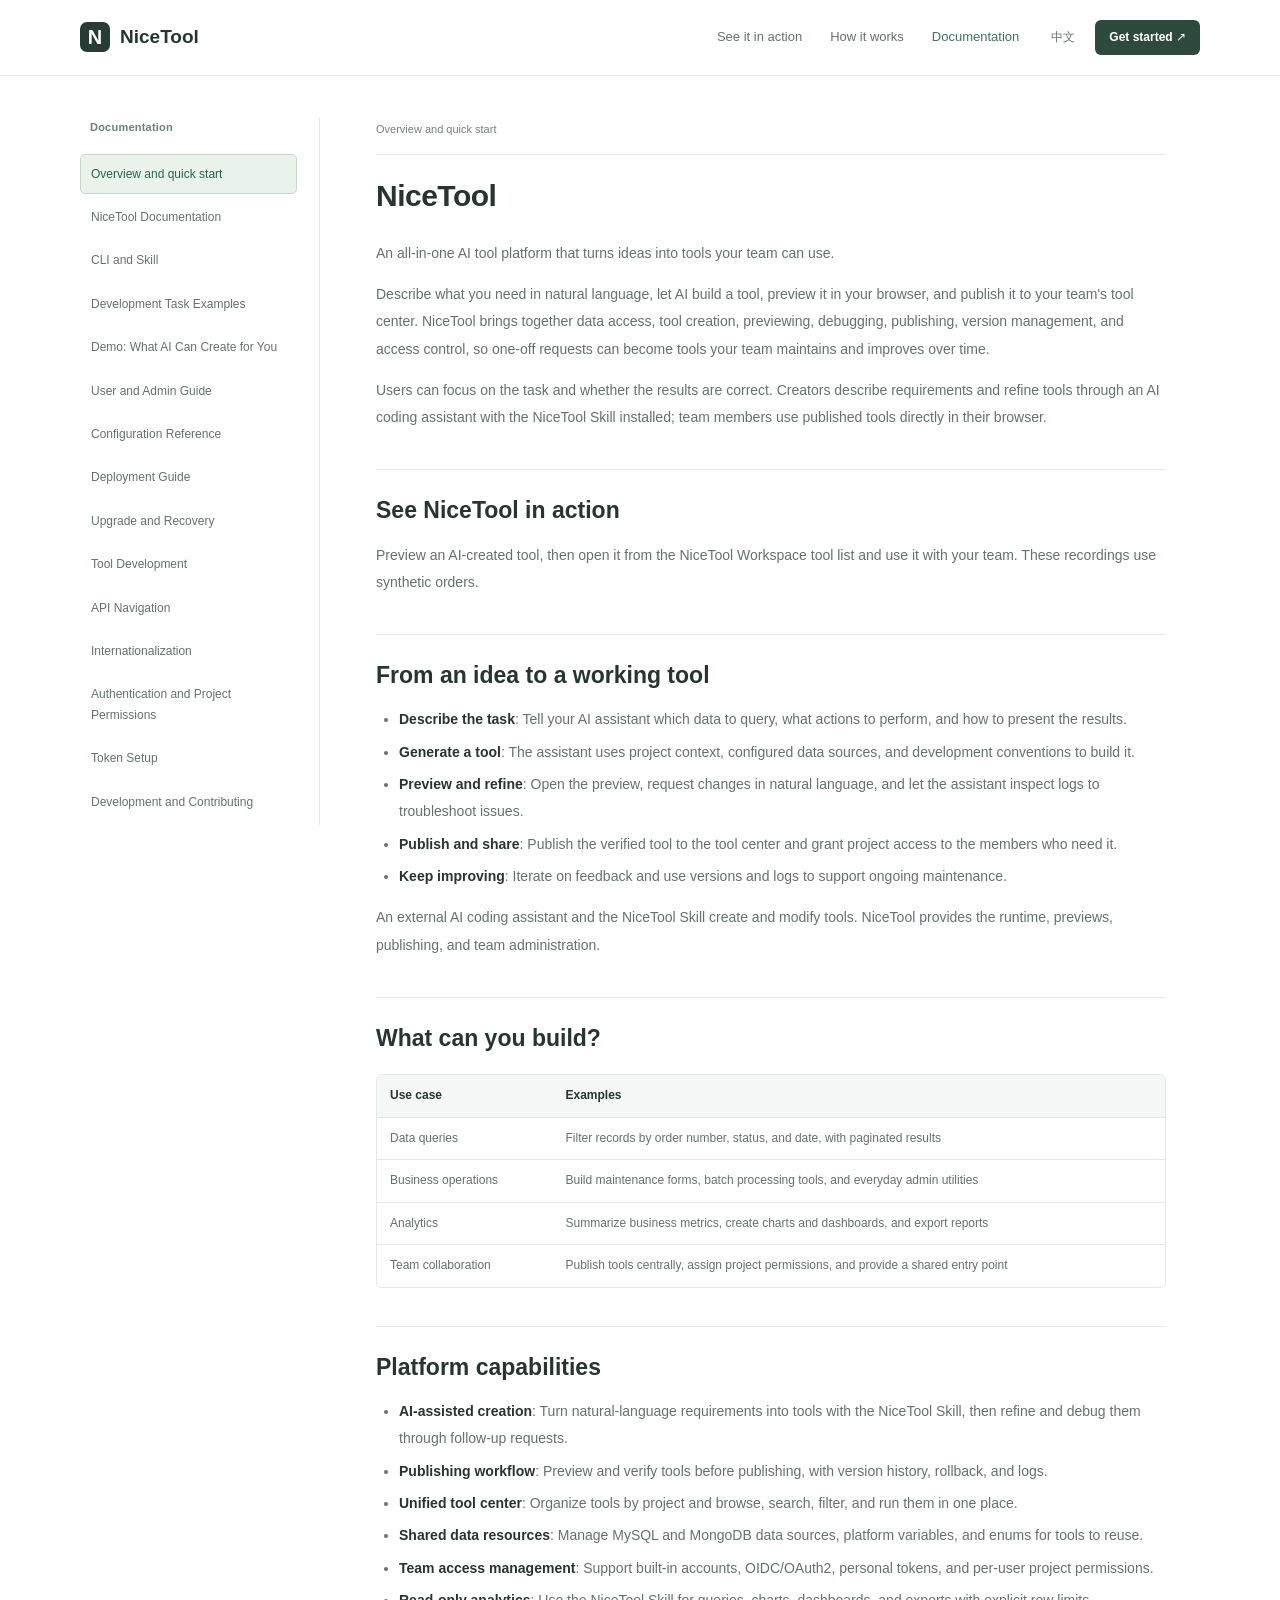
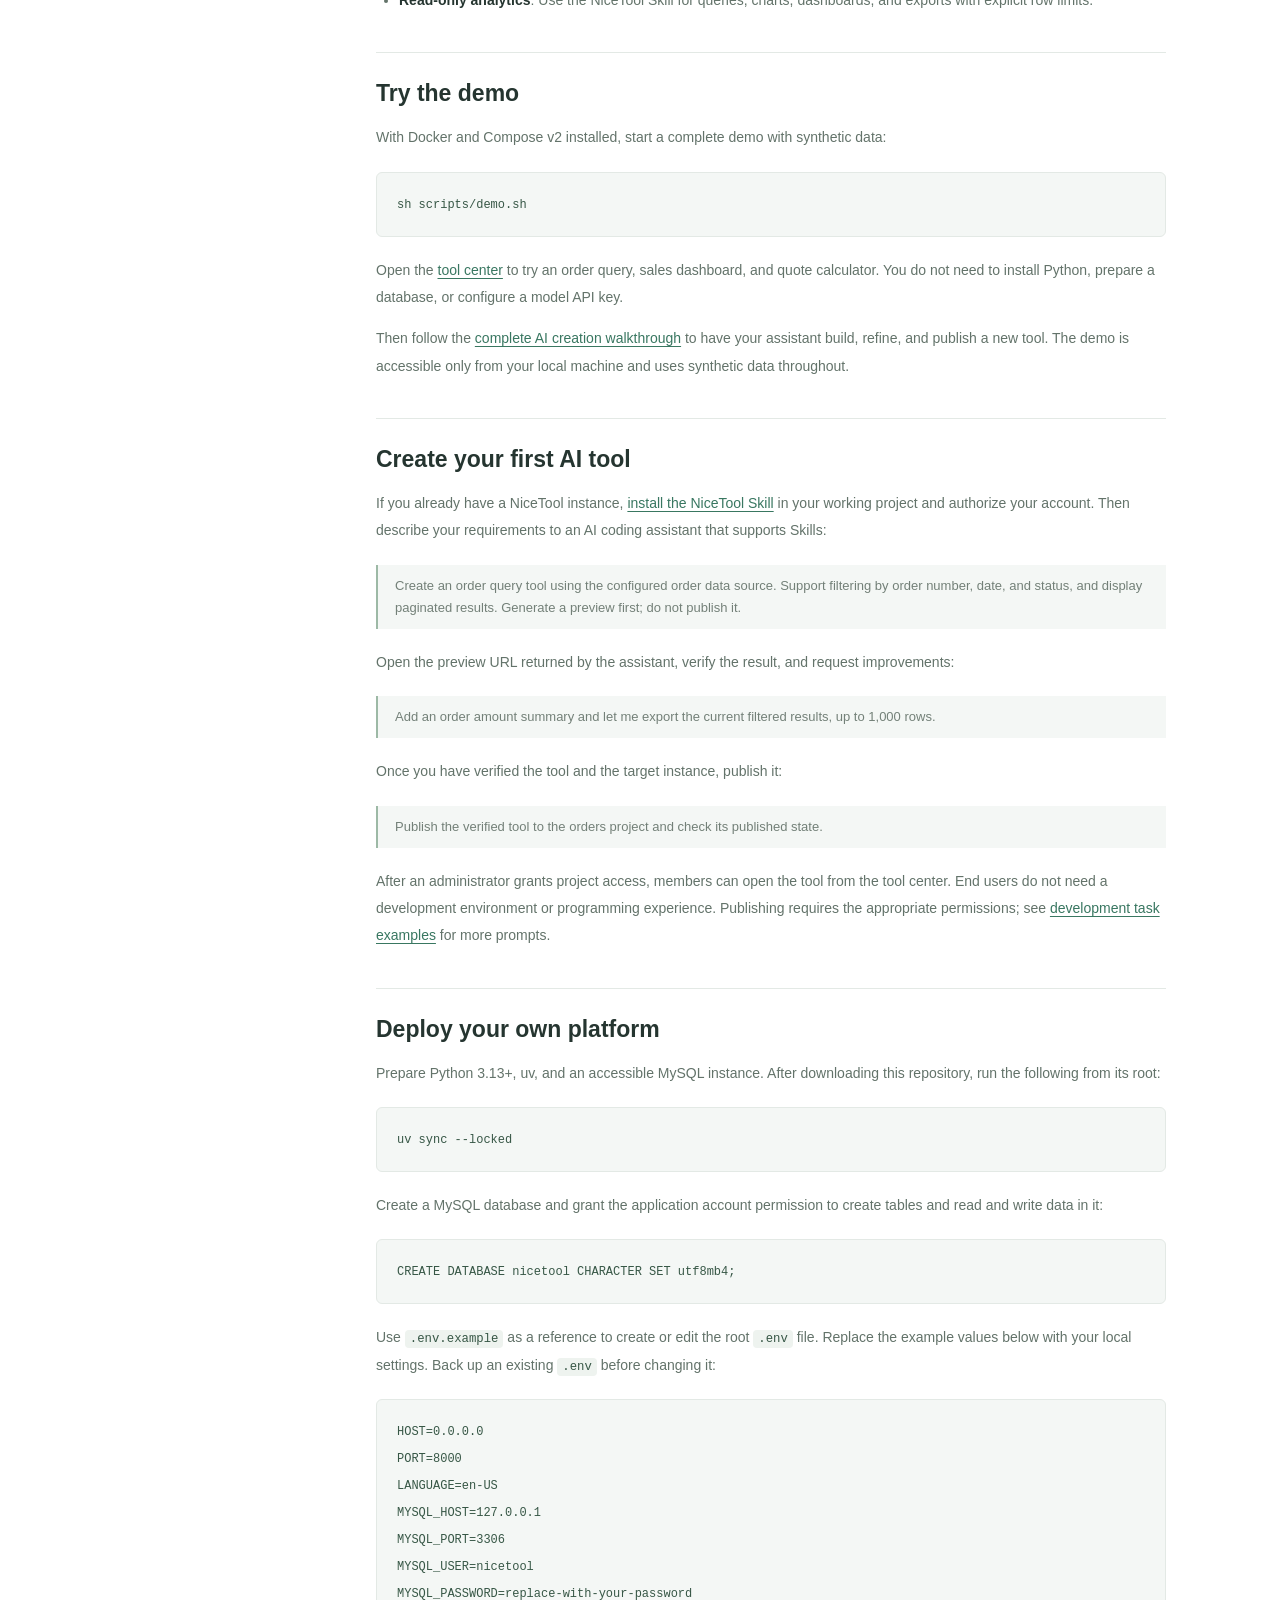
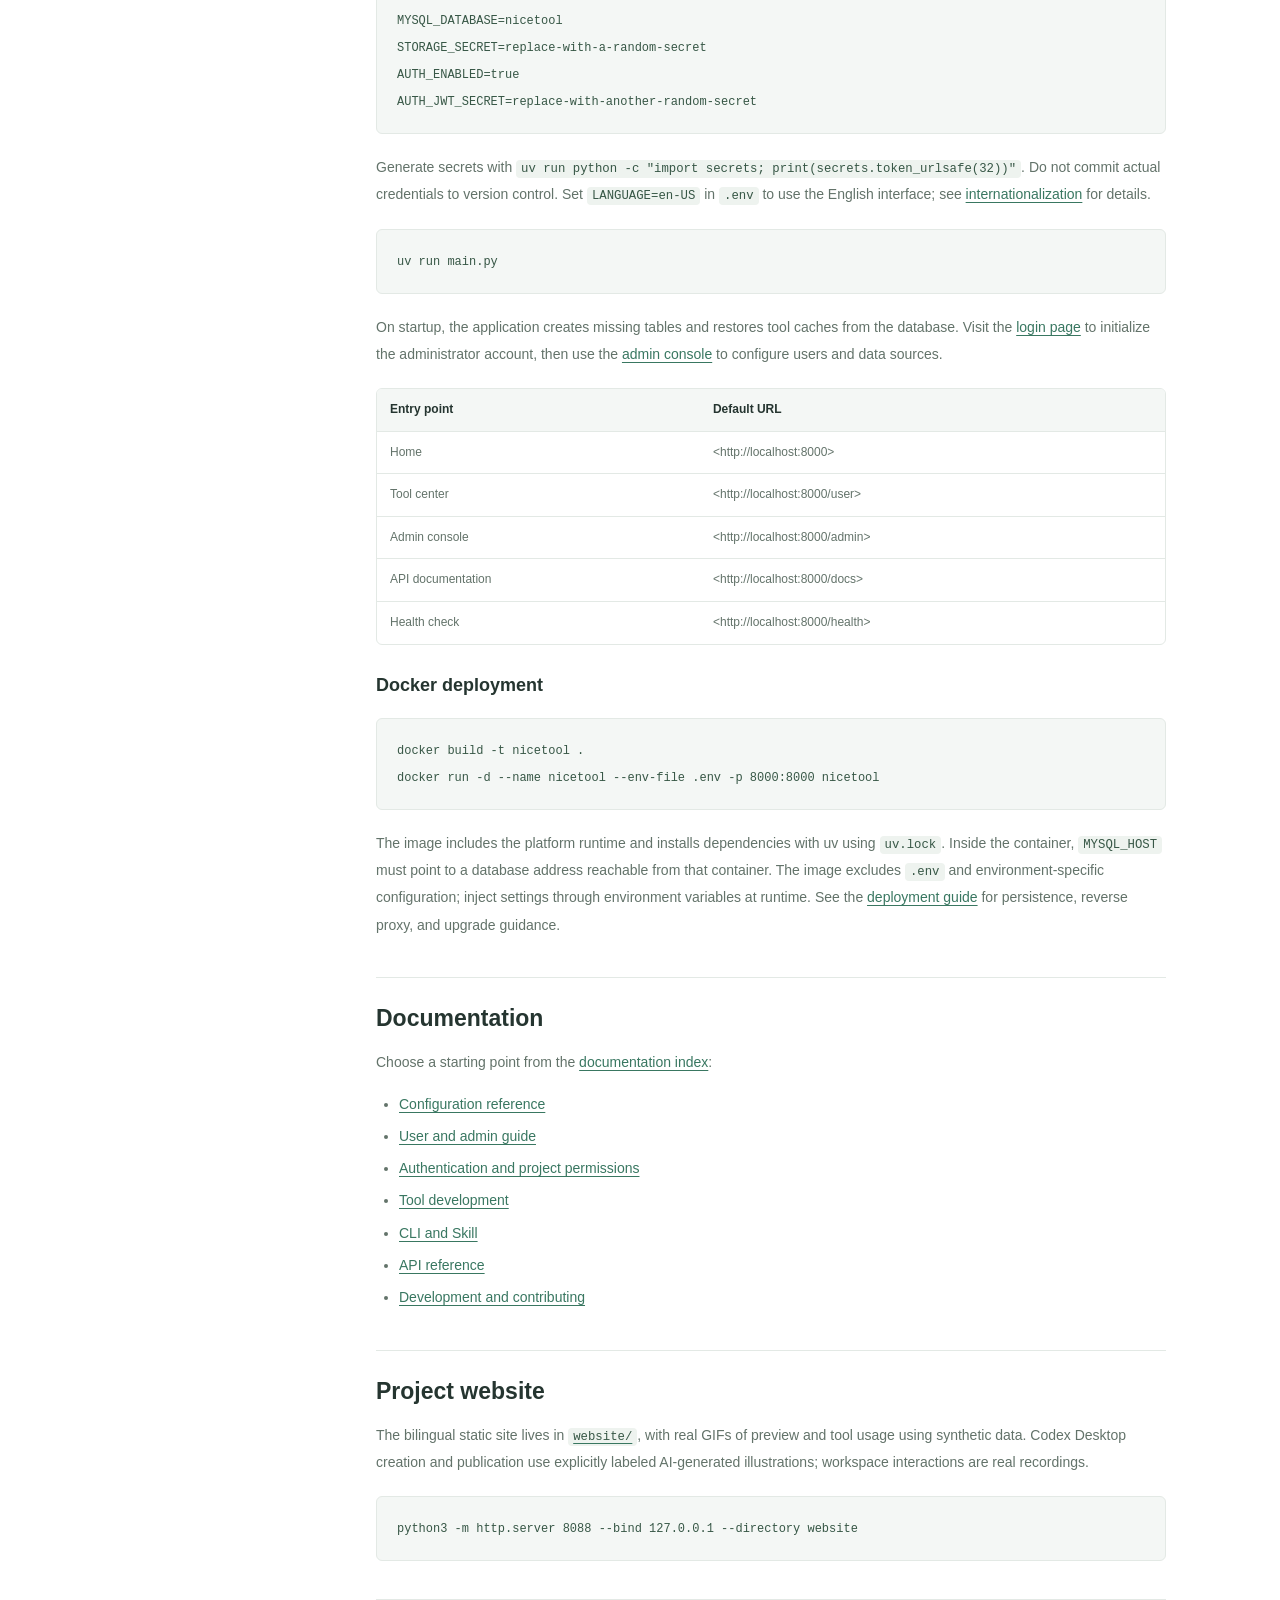
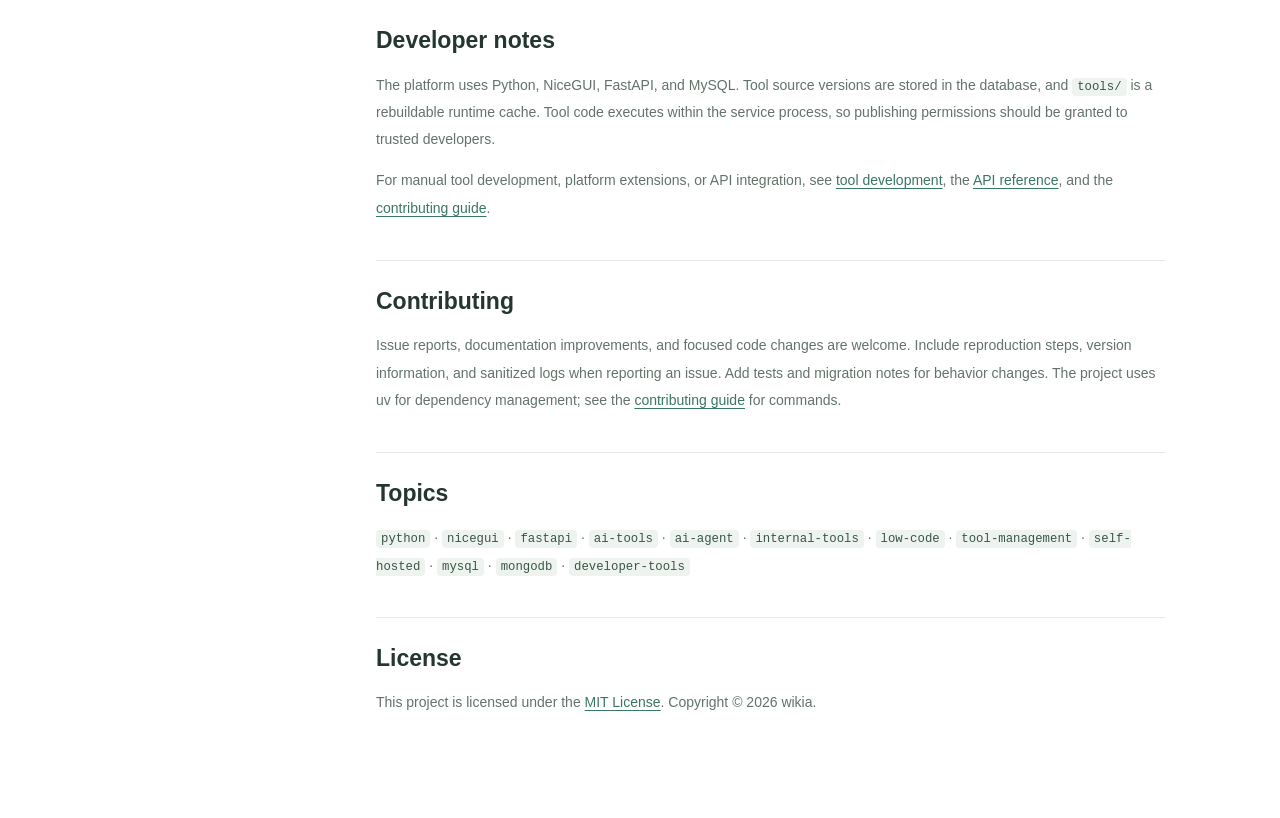
==== commit 675fcc60: "Make the English README the default project guide" ====
--- a/website/docs.html
+++ b/website/docs.html
@@ -48,6 +48,8 @@
     </main>
 
     <script type="text/markdown" id="doc-zh-CN-project">
+
+
 # NiceTool
 
 
@@ -57,6 +59,12 @@
 用自然语言描述需求，让 AI 创建工具，在浏览器中预览验证，再发布到团队的工具中心。NiceTool 将数据接入、工具生成、预览调试、发布共享、版本管理和访问授权串成完整流程，让工具从一次性的需求变成可以持续使用和改进的团队资源。
 
 使用者只需关注要解决什么问题、结果是否正确，无需了解工具的底层语言。创建者通过接入 NiceTool Skill 的 AI 编程助手描述需求、调整功能；团队成员通过浏览器直接使用已发布的工具。
+
+## 看看 NiceTool 如何工作
+
+预览 AI 创建的工具，再从 NiceTool 工作台的工具列表进入使用，与团队共享。以下演示录制自运行界面，仅使用合成订单。
+
+
 
 ## 从需求到可用工具
 
@@ -994,6 +1002,8 @@
     </script>
 
     <script type="text/markdown" id="doc-en-US-project">
+
+
 # NiceTool
 
 
@@ -1003,6 +1013,12 @@
 Describe what you need in natural language, let AI build a tool, preview it in your browser, and publish it to your team's tool center. NiceTool brings together data access, tool creation, previewing, debugging, publishing, version management, and access control, so one-off requests can become tools your team maintains and improves over time.
 
 Users can focus on the task and whether the results are correct. Creators describe requirements and refine tools through an AI coding assistant with the NiceTool Skill installed; team members use published tools directly in their browser.
+
+## See NiceTool in action
+
+Preview an AI-created tool, then open it from the NiceTool Workspace tool list and use it with your team. These recordings use synthetic orders.
+
+
 
 ## From an idea to a working tool
 
